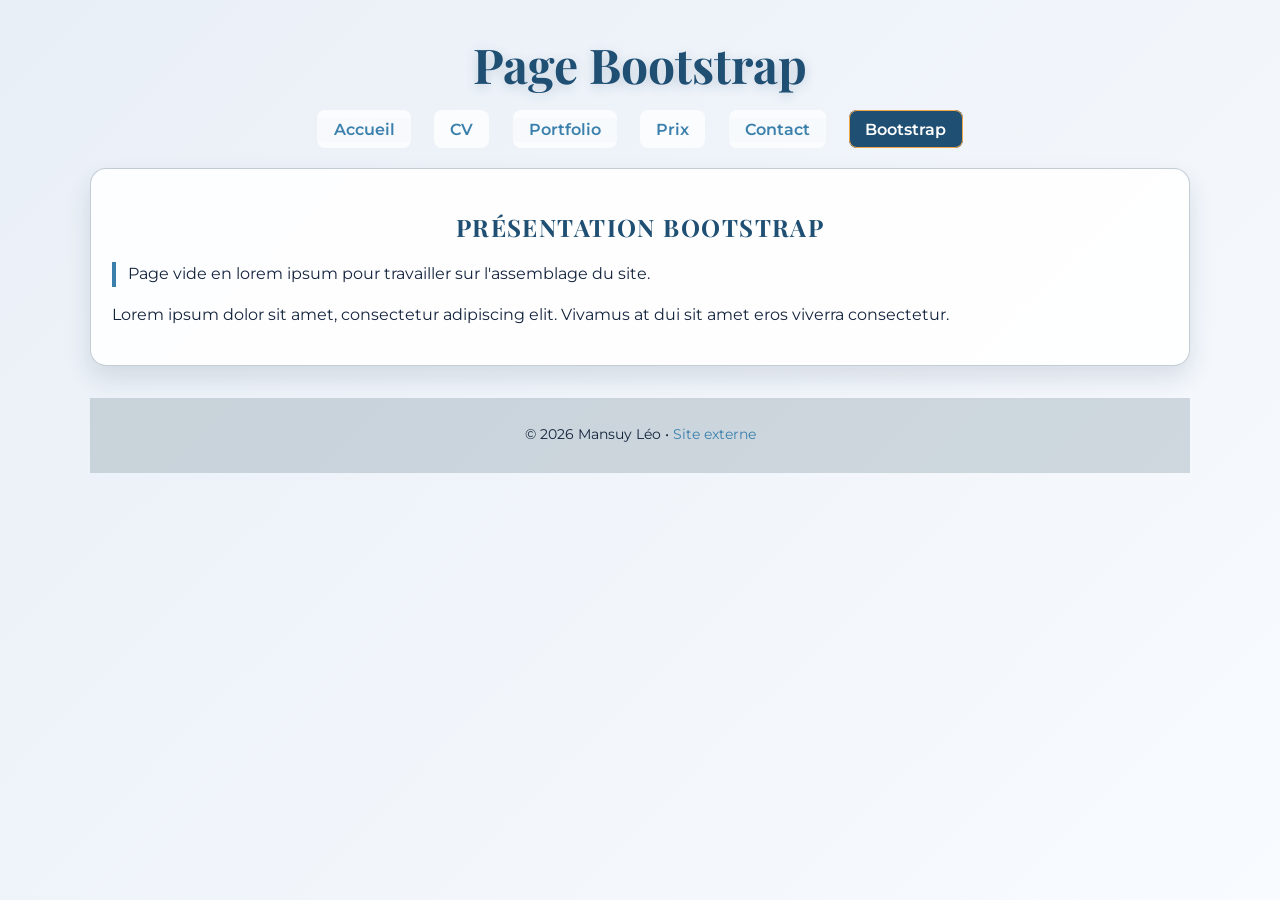
==== bootstrap.html @ 96053e92 "day 2 tp fil rouge, css customizations" ====
<!DOCTYPE html>
<html lang="fr">
<head>
  <meta charset="UTF-8">
  <meta name="viewport" content="width=device-width, initial-scale=1.0">
  <title>Bootstrap | CV Portfolio</title>
  <link rel="icon" href="img/favicon.jpg" type="image/jpeg">
  <link rel="stylesheet" href="css/style.css">
</head>
<body>
  <!-- Page bootstrap du site CV/portfolio -->
  <header>
    <h1>Page Bootstrap</h1>
  </header>

  <nav id="site-nav" aria-label="Navigation principale"></nav>

  <main>
    <section>
      <h2>Présentation Bootstrap</h2>
      <p>Page vide en lorem ipsum pour travailler sur l'assemblage du site.</p>
      <p>Lorem ipsum dolor sit amet, consectetur adipiscing elit. Vivamus at dui sit amet eros viverra consectetur.</p>
    </section>
  </main>

  <footer id="site-footer"></footer>
  <script src="include.js"></script>
</body>
</html>
---- css/style.css ----
﻿/* Global identity styles */
@import url('https://fonts.googleapis.com/css2?family=Montserrat:wght@300;400;500;600;700&family=Playfair+Display:wght@400;500;600;700&display=swap');

:root {
  --bg-from: #e9eff6;
  --bg-to: #f8fbff;
  --text-main: #14243d;
  --text-muted: #556b81;
  --brand-primary: #1f4f73;
  --brand-secondary: #3b80ad;
  --brand-accent: #f2a545;
  --card-bg: rgba(255, 255, 255, 0.9);
  --border-soft: rgba(58, 89, 118, 0.3);
  --shadow-soft: 0 12px 25px rgba(19, 40, 62, 0.12);
}

* {
  box-sizing: border-box;
}

html, body {
  margin: 0;
  padding: 0;
  min-height: 100%;
  scroll-behavior: smooth;
}

body {
  font-family: 'Montserrat', Arial, Helvetica, sans-serif;
  color: var(--text-main);
  background: linear-gradient(135deg, var(--bg-from), var(--bg-to));
  line-height: 1.55;
  padding: 1.2rem;
}

/* Scrollbar custom */
*::-webkit-scrollbar {
  width: 12px;
}
*::-webkit-scrollbar-track {
  background: rgba(229, 239, 248, 0.85);
  border-radius: 999px;
}
*::-webkit-scrollbar-thumb {
  background: rgba(62, 134, 181, 0.78);
  border-radius: 999px;
  border: 3px solid rgba(229, 239, 248, 0.8);
}
*::-webkit-scrollbar-thumb:hover {
  background: rgba(62, 134, 181, 1);
}

* {
  scrollbar-color: rgba(62, 134, 181, 0.8) rgba(229, 239, 248, 0.85);
  scrollbar-width: thin;
}

main,
header,
footer {
  width: min(100%, 1100px);
  margin: 0 auto;
}

header h1 {
  font-family: 'Playfair Display', serif;
  font-size: clamp(2rem, 5vw, 3rem);
  color: var(--brand-primary);
  text-align: center;
  margin: 0.5rem 0 1rem;
  text-shadow: 0 3px 12px rgba(31, 70, 108, 0.2);
}

h1, h2, h3, h4, h5, h6 {
  font-family: 'Playfair Display', serif;
  color: var(--brand-primary);
  margin-top: 1.2rem;
  margin-bottom: 0.6rem;
}

p, li, label, input, button {
  color: var(--text-main);
}

a {
  color: var(--brand-secondary);
  text-decoration: none;
  transition: color .2s ease;
}

a:hover, a:focus {
  color: var(--brand-accent);
  text-decoration: underline;
}

nav {
  margin: 0 auto 1.2rem;
}

nav ul {
  padding: 0;
  margin: 0;
  text-align: center;
}

nav li {
  display: inline-block;
  margin: 0 0.6rem;
}

nav a {
  font-weight: 600;
  padding: 0.55rem 0.95rem;
  border-radius: 0.5rem;
  border: 1px solid transparent;
  background: rgba(255,255,255,0.75);
  transition: all 0.2s ease;
}

nav a:hover,
nav a:focus {
  background: var(--brand-secondary);
  color: #fff;
  text-decoration: none;
}

nav a.active,
nav a[aria-current='page'] {
  color: #fff;
  background: var(--brand-primary);
  border-color: var(--brand-accent);
}

section {
  margin: 1.6rem auto;
  padding: 1.3rem;
  background: var(--card-bg);
  border: 1px solid var(--border-soft);
  border-radius: 1rem;
  box-shadow: var(--shadow-soft);
}

section h2 {
  text-align: center;
  text-transform: uppercase;
  letter-spacing: 0.06em;
}

.jump {
  display: inline-block;
  margin-bottom: 0.8rem;
  color: var(--brand-primary);
  font-weight: 600;
  text-decoration: underline;
}

.jump:hover,
.jump:focus {
  color: var(--brand-secondary);
}

section p,
section ul,
section li {
  text-align: left;
}

section ul {
  margin: 0.7rem 0;
  padding-left: 1.2rem;
}

section ul li {
  padding: 0.35rem 0;
  margin-bottom: 0.35rem;
  line-height: 1.45;
}

section > p:first-of-type {
  border-left: 4px solid var(--brand-secondary);
  padding-left: 0.75rem;
}

ul li:nth-child(odd) {
  background-color: rgba(59, 128, 173, 0.08);
}

section article {
  border: 1px solid var(--border-soft);
  padding: 0.95rem;
  margin: 0 0 1rem;
  border-radius: 0.65rem;
  background: rgba(255, 255, 255, 0.95);
  box-shadow: 0 8px 18px rgba(24, 46, 72, 0.13);
  max-width: 770px;
}

section.portfolio-section {
  align-items: center;
}

section.portfolio-section article {
  width: 90%;
  max-width: 760px;
  margin: 0 auto 1rem;
}

section.portfolio-section article img {
  width: 100%;
  max-width: 700px;
  height: auto;
  display: block;
  margin: 0.6rem auto;
  border-radius: 0.5rem;
}

section article img {
  width: 100%;
  height: auto;
  display: block;
  border-radius: 0.5rem;
  margin: 0.6rem 0;
}

section.portfolio-section article img {
  max-width: 720px;
  margin: 0.6rem auto;
}

/* Classe étrange mais utile */
.banana {
  display: inline-block;
  border: 2px dashed var(--brand-accent);
  background-color: rgba(242, 165, 69, 0.12);
  padding: 0.4rem 0.75rem;
  border-radius: 0.45rem;
  color: var(--brand-primary);
  font-weight: 700;
}

.pixel {
  font-family: monospace;
  letter-spacing: 0.07em;
}

.zen {
  font-style: italic;
  color: var(--text-muted);
}

input, textarea, button {
  font-family: 'Montserrat', Arial, sans-serif;
}

button:hover {
  background-color: var(--brand-secondary);
  color: #fff;
  cursor: pointer;
}

/* Sélecteurs avancés */
section.experiences ul li::before {
  content: "💼";
  margin-right: 0.5rem;
}

section:not(.experiences) > h2 {
  text-transform: uppercase;
}

article h3 + p {
  margin-top: 0.3rem;
}

footer {
  margin-top: 2rem;
  padding: 0.8rem 1rem;
  background: rgba(38, 70, 83, 0.18);
  color: var(--text-muted);
  font-size: 0.88em;
  text-align: center;
}

footer a {
  color: var(--brand-secondary);
}

footer a:hover,
footer a:focus {
  color: var(--brand-accent);
  text-decoration: underline;
}
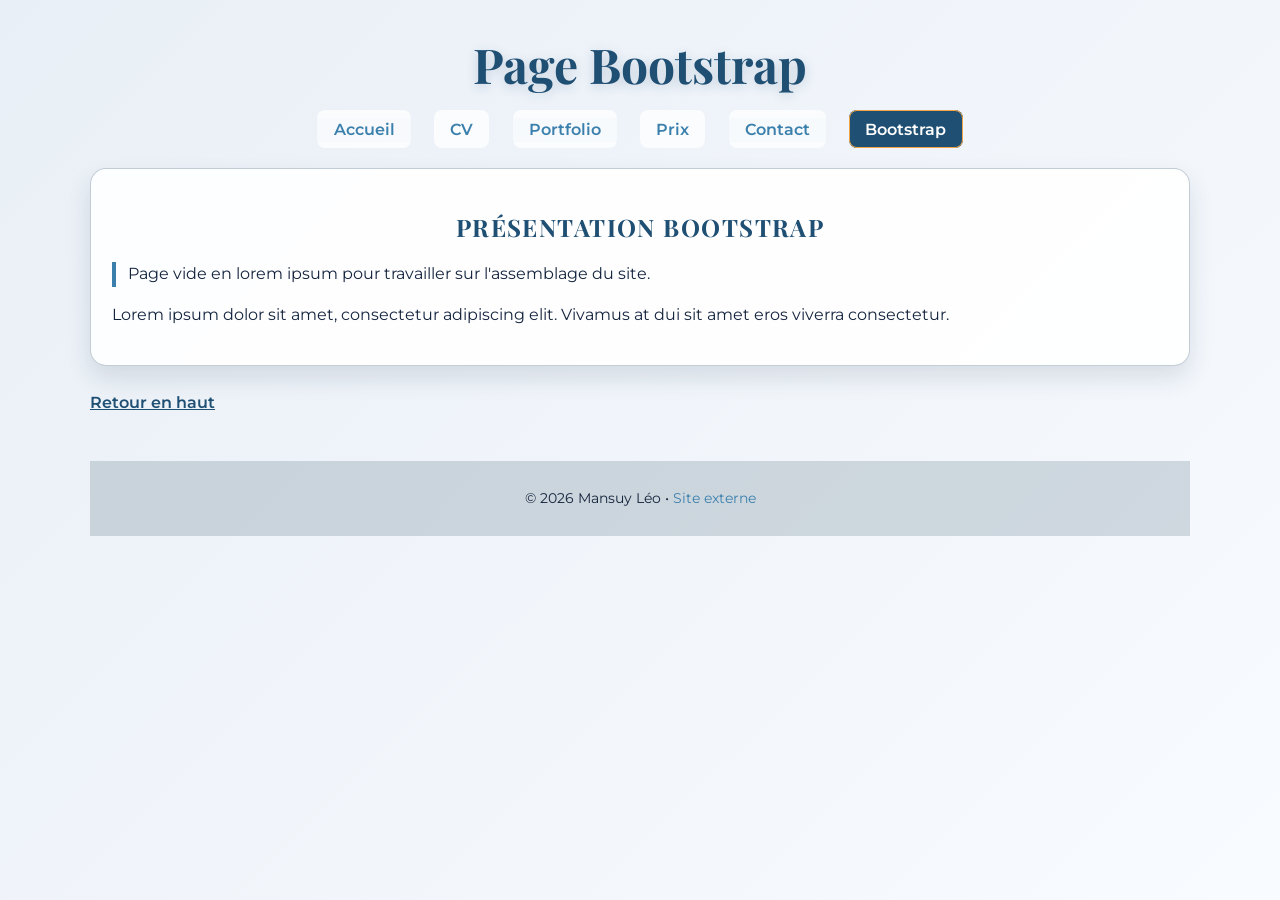
==== commit bd30e8f2: "day 2 add top anchor on all pages" ====
--- a/bootstrap.html
+++ b/bootstrap.html
@@ -7,7 +7,7 @@
   <link rel="icon" href="img/favicon.jpg" type="image/jpeg">
   <link rel="stylesheet" href="css/style.css">
 </head>
-<body>
+<body id="top">
   <!-- Page bootstrap du site CV/portfolio -->
   <header>
     <h1>Page Bootstrap</h1>
@@ -21,6 +21,7 @@
       <p>Page vide en lorem ipsum pour travailler sur l'assemblage du site.</p>
       <p>Lorem ipsum dolor sit amet, consectetur adipiscing elit. Vivamus at dui sit amet eros viverra consectetur.</p>
     </section>
+    <p><a href="#top" class="jump">Retour en haut</a></p>
   </main>
 
   <footer id="site-footer"></footer>
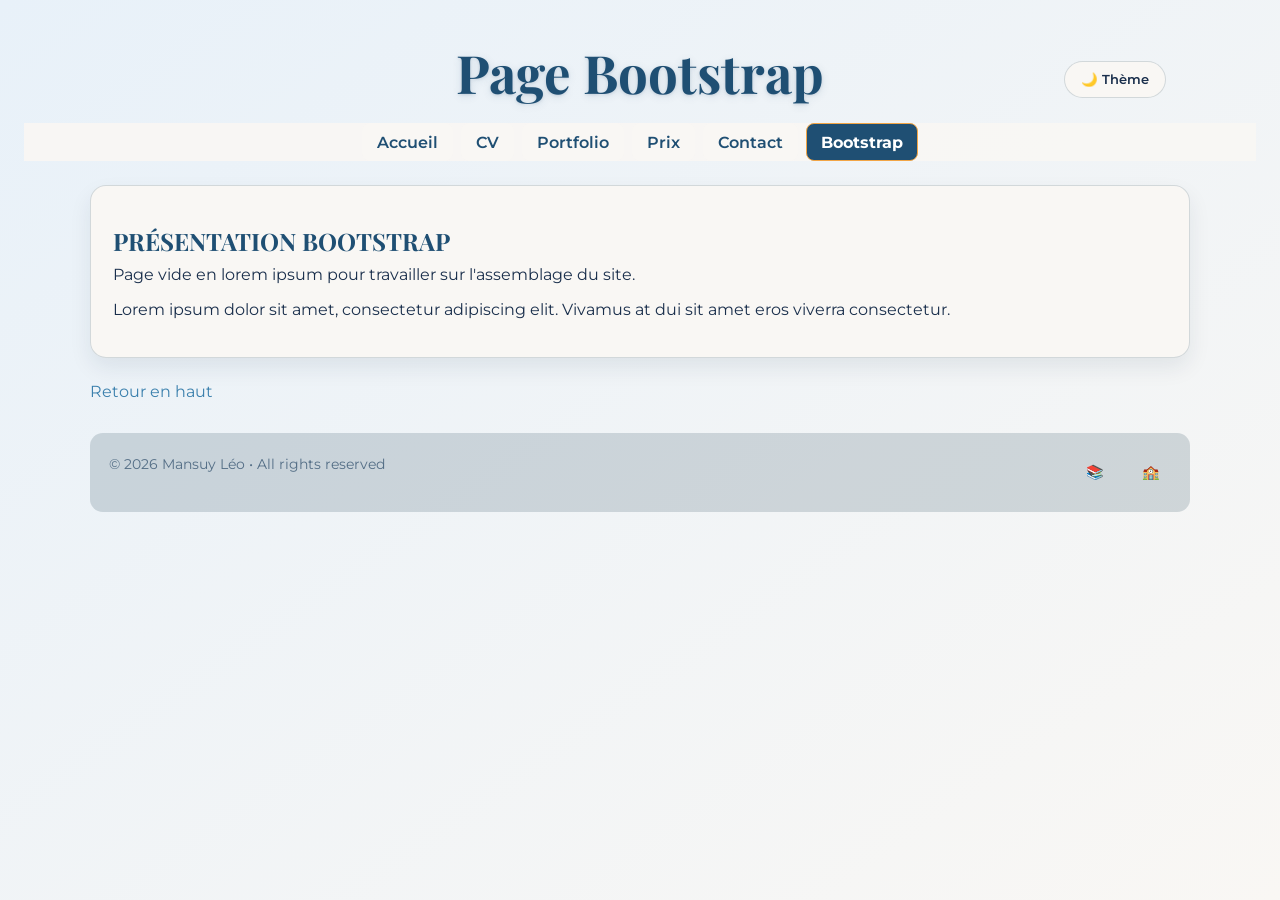
==== commit 7ac67f36: "TP Fil Rouge 3: Box Model, Flexbox et Grid + Bonus Features IMPLÉMENTATIONS PRINCIPALES:  1. NAVIGAT" ====
--- a/bootstrap.html
+++ b/bootstrap.html
@@ -10,6 +10,7 @@
 <body id="top">
   <!-- Page bootstrap du site CV/portfolio -->
   <header>
+    <button id="theme-toggle" aria-label="Changer de thème">🌙 Thème</button>
     <h1>Page Bootstrap</h1>
   </header>
 
--- a/css/style.css
+++ b/css/style.css
@@ -1,39 +1,607 @@
-﻿/* Global identity styles */
+﻿/*
+  style.css
+  Optimisation finale pour le projet de CV/portfolio
+  - 2 polices Google (Montserrat + Playfair Display)
+  - layout global, nav, sections, portfolio, footer
+  - pseudo-classes : hover, focus / sélecteurs avancés
+  - scrollbar personnalisée
+*/
+
+/* Import Google Fonts */
 @import url('https://fonts.googleapis.com/css2?family=Montserrat:wght@300;400;500;600;700&family=Playfair+Display:wght@400;500;600;700&display=swap');
 
+/* Animations */
+@keyframes pulse {
+  0%, 100% { opacity: 1; }
+  50% { opacity: 0.7; }
+}
+
+@keyframes slideInDown {
+  from {
+    opacity: 0;
+    transform: translateY(-20px);
+  }
+  to {
+    opacity: 1;
+    transform: translateY(0);
+  }
+}
+
+@keyframes scaleInUp {
+  from {
+    opacity: 0;
+    transform: scale(0.9) translateY(20px);
+  }
+  to {
+    opacity: 1;
+    transform: scale(1) translateY(0);
+  }
+}
+
+@keyframes shimmer {
+  0%, 100% { text-shadow: 0 0 10px rgba(242, 165, 69, 0.5); }
+  50% { text-shadow: 0 0 20px rgba(242, 165, 69, 0.8); }
+}
+
+@keyframes bounce {
+  0%, 100% { transform: translateY(0); }
+  50% { transform: translateY(-10px); }
+}
+
+@keyframes moneyRotate {
+  0% { transform: rotate(0deg); }
+  100% { transform: rotate(360deg); }
+}
+
 :root {
-  --bg-from: #e9eff6;
-  --bg-to: #f8fbff;
-  --text-main: #14243d;
-  --text-muted: #556b81;
+  --bg-from: #e8f1f9;
+  --bg-to: #f9f7f4;
+  --text-main: #1a2f4c;
+  --text-muted: #546e86;
   --brand-primary: #1f4f73;
   --brand-secondary: #3b80ad;
   --brand-accent: #f2a545;
-  --card-bg: rgba(255, 255, 255, 0.9);
-  --border-soft: rgba(58, 89, 118, 0.3);
-  --shadow-soft: 0 12px 25px rgba(19, 40, 62, 0.12);
-}
-
+  --card-bg: rgba(249, 247, 244, 0.96);
+  --border-soft: rgba(58, 89, 118, 0.2);
+  --shadow-soft: 0 10px 22px rgba(19, 40, 62, 0.08);
+  --white-warm: #f9f7f4;
+  --black-warm: #2a2520;
+  --transition-smooth: 0.3s cubic-bezier(0.4, 0, 0.2, 1);
+}
+
+body.dark-theme {
+  --bg-from: #1a1815;
+  --bg-to: #2a2520;
+  --text-main: #e8e6e1;
+  --text-muted: #b8b4aa;
+  --brand-primary: #8bc9f0;
+  --brand-secondary: #6db5e8;
+  --brand-accent: #f2a545;
+  --card-bg: rgba(42, 37, 32, 0.88);
+  --border-soft: rgba(232, 230, 225, 0.1);
+  --shadow-soft: 0 10px 22px rgba(0, 0, 0, 0.3);
+  --footer-bg: rgba(50, 45, 40, 0.5);
+}
+
+/* Modèle de boîte global */
 * {
   box-sizing: border-box;
 }
 
-html, body {
+/* Scrolling fluide global */
+html {
+  scroll-behavior: smooth;
+}
+
+/* Style généraux du body */
+body {
   margin: 0;
-  padding: 0;
-  min-height: 100%;
-  scroll-behavior: smooth;
-}
-
-body {
+  padding: 1.5rem;
   font-family: 'Montserrat', Arial, Helvetica, sans-serif;
   color: var(--text-main);
-  background: linear-gradient(135deg, var(--bg-from), var(--bg-to));
-  line-height: 1.55;
+  background: linear-gradient(145deg, var(--bg-from), var(--bg-to));
+  min-height: 100vh;
+  transition: background 0.5s ease, color 0.5s ease;
+}
+
+/* Mise en page centrée et max width */
+main,
+header,
+section,
+footer {
+  max-width: 1100px;
+  margin: 0 auto;
+}
+
+/* Titres principaux / h1 */
+header h1 {
+  font-family: 'Playfair Display', serif;
+  font-size: clamp(2.2rem, 5vw, 3.3rem);
+  color: var(--brand-primary);
+  text-align: center;
+  margin: 0.8rem 0 1rem;
+  text-shadow: 0 1px 3px rgba(31, 70, 108, 0.15), 0 2px 10px rgba(31, 70, 108, 0.12);
+  animation: slideInDown 0.6s ease-out;
+}
+
+/* Bouton de changement de thème */
+#theme-toggle {
+  position: absolute;
+  top: 1.5rem;
+  right: 1.5rem;
+  padding: 0.6rem 1rem;
+  border: 1px solid var(--border-soft);
+  border-radius: 99px;
+  background: var(--card-bg);
+  color: var(--text-main);
+  font-weight: 600;
+  cursor: pointer;
+  transition: all var(--transition-smooth);
+  z-index: 101;
+  animation: slideInDown 0.6s ease-out 0.1s both;
+}
+
+#theme-toggle:hover {
+  background: var(--brand-secondary);
+  color: #fff;
+  transform: rotate(20deg) scale(1.05);
+  box-shadow: 0 4px 12px rgba(59, 128, 173, 0.3);
+}
+
+header {
+  position: relative;
+}
+
+/* Titres secondaires */
+h1, h2, h3, h4, h5, h6 {
+  font-family: 'Playfair Display', serif;
+  color: var(--brand-primary);
+  margin: 1rem 0 0.5rem;
+}
+
+/* Paragraphe
+   - espacement standard
+*/
+p {
+  margin: 0 0 1rem;
+}
+
+/* Liens globaux */
+a {
+  color: var(--brand-secondary);
+  text-decoration: none;
+  transition: color var(--transition-smooth), text-shadow var(--transition-smooth);
+}
+
+a:hover,
+a:focus {
+  color: var(--brand-accent);
+  text-shadow: 0 0 10px rgba(242, 165, 69, 0.3);
+}
+
+/* Navigation et menu */
+nav {
+  margin-bottom: 1.4rem;
+  position: sticky;
+  top: 0;
+  z-index: 100;
+  background: var(--card-bg);
+  transition: background var(--transition-smooth);
+}
+
+nav ul {
+  display: flex; /* menu en ligne (flex), super bonus */
+  flex-wrap: wrap;
+  justify-content: center;
+  gap: 0.45rem;
+  list-style: none; /* suppression des puces */
+  padding: 0;
+  margin: 0;
+}
+
+nav li {
+  margin: 0;
+}
+
+nav a {
+  display: inline-block;
+  padding: 0.55rem 0.9rem;
+  border-radius: 0.5rem;
+  background: var(--card-bg);
+  border: 1px solid transparent;
+  font-weight: 600;
+  color: var(--brand-primary);
+  text-decoration: none;
+  transition: background var(--transition-smooth), color var(--transition-smooth), transform var(--transition-smooth);
+}
+
+nav a:hover,
+nav a:focus {
+  background: var(--brand-secondary);
+  color: #fff;
+  transform: translateY(-2px);
+}
+
+/* Lien actif du menu */
+nav a.active,
+nav a[aria-current='page'] {
+  background: var(--brand-primary);
+  color: #fff;
+  border-color: var(--brand-accent);
+  font-weight: 700; /* accent mise en valeur de la page courante */
+}
+
+/* Sections communes */
+section {
+  background: var(--card-bg);
+  border-radius: 1rem;
+  border: 1px solid var(--border-soft);
+  box-shadow: var(--shadow-soft);
+  padding: 1.4rem;
+  margin: 1.5rem 0; /* espace entre sections */
+  transition: background var(--transition-smooth), border-color var(--transition-smooth), box-shadow var(--transition-smooth);
+}
+
+/* Contenu des sections centré */
+.section-content {
+  max-width: 960px;
+  margin: 0 auto;
+}
+
+/* Listes harmonisées */
+section ul {
+  margin: 0.8rem 0;
+  padding-left: 1.2rem;
+}
+
+section li {
+  margin-bottom: 0.5rem;
+  line-height: 1.5;
+}
+
+/* Sélecteur avancé : h2 dans sections non experiences */
+section:not(.experiences) > h2 {
+  text-transform: uppercase;
+}
+
+/* Article (couvre section contenu) */
+article h3 + p {
+  margin-top: 0.35rem;
+}
+
+/* Portfolio / Hobbies */
+.portfolio-section {
+  display: flex;
+  flex-wrap: wrap;
+  justify-content: center;
+  gap: 1.5rem;
+}
+
+.portfolio-section h2 {
+  width: 100%;
+  text-align: center;
+}
+
+/* Classe réutilisable pour les boîtes du portfolio */
+.hobby-box {
+  flex: 0 1 calc(33.333% - 1rem);
   padding: 1.2rem;
-}
-
-/* Scrollbar custom */
+  border: 1px solid var(--border-soft);
+  border-radius: 0.8rem;
+  background: var(--card-bg);
+  box-shadow: 0 2px 6px rgba(19, 40, 62, 0.06);
+  transition: box-shadow var(--transition-smooth), transform var(--transition-smooth), background var(--transition-smooth);
+  animation: scaleInUp 0.5s ease-out;
+}
+
+.hobby-box:nth-of-type(1) {
+  animation-delay: 0s;
+}
+
+.hobby-box:nth-of-type(2) {
+  animation-delay: 0.1s;
+}
+
+.hobby-box:nth-of-type(3) {
+  animation-delay: 0.2s;
+}
+
+.hobby-box:nth-of-type(4) {
+  animation-delay: 0.3s;
+}
+
+.hobby-box:nth-of-type(5) {
+  animation-delay: 0.4s;
+}
+
+.hobby-box:nth-of-type(6) {
+  animation-delay: 0.5s;
+}
+
+.hobby-box:hover {
+  box-shadow: 0 6px 16px rgba(19, 40, 62, 0.12);
+  transform: translateY(-2px) scale(1.01);
+}
+
+/* Mise en valeur du premier et dernier item */
+.hobby-box:first-of-type {
+  border: 2px solid var(--brand-accent);
+  box-shadow: 0 4px 12px rgba(242, 165, 69, 0.15);
+}
+
+.favorite-badge {
+  display: block;
+  font-size: 0.75rem;
+  font-weight: 700;
+  color: var(--brand-accent);
+  margin-bottom: 0.5rem;
+  text-transform: uppercase;
+  letter-spacing: 0.05em;
+}
+
+.hobby-box:nth-of-type(3) {
+  transform: scale(1.02);
+}
+
+.hobby-box:nth-of-type(3):hover {
+  transform: translateY(-2px) scale(1.03);
+}
+
+.hobby-box:last-of-type {
+  opacity: 0.95;
+}
+
+.hobby-box img {
+  width: 100%;
+  height: auto;
+  display: block;
+  object-fit: cover;
+  border-radius: 0.5rem;
+  margin-bottom: 0.8rem;
+}
+
+.hobby-box h3 {
+  margin: 0.5rem 0;
+  font-size: 1.1rem;
+}
+
+.hobby-box p {
+  margin: 0;
+  font-size: 0.95rem;
+  color: var(--text-muted);
+}
+
+/* Responsive pour tablette */
+@media (max-width: 960px) {
+  .hobby-box {
+    flex: 0 1 calc(50% - 0.75rem);
+  }
+}
+
+/* Responsive pour mobile */
+@media (max-width: 600px) {
+  .hobby-box {
+    flex: 0 1 100%;
+  }
+}
+
+.portfolio-grid {
+  display: grid;
+  grid-template-columns: repeat(auto-fit, minmax(240px, 1fr));
+  gap: 1rem;
+}
+
+.portfolio-item {
+  border: 1px solid var(--border-soft);
+  border-radius: 0.75rem;
+  overflow: hidden;
+  background: var(--card-bg);
+  box-shadow: 0 6px 14px rgba(19, 40, 62, 0.08);
+}
+
+.portfolio-item img {
+  width: 100%;
+  height: auto;
+  display: block;
+  object-fit: cover; /* gestion taille image */
+}
+
+.portfolio-item-content {
+  padding: 0.9rem;
+}
+
+/* Classe étrange mais utile */
+.banana,
+.pixel,
+.zen {
+  display: inline-block;
+  margin: 0.3rem 0;
+  padding: 0.35rem 0.7rem;
+  border-radius: 0.35rem;
+}
+
+.banana {
+  border: 2px dashed var(--brand-accent);
+  background: rgba(242, 165, 69, 0.14);
+  color: #704405;
+  font-weight: 700;
+}
+
+.pixel {
+  font-family: 'Courier New', Courier, monospace;
+  letter-spacing: 0.08em;
+  border: 1px solid rgba(20, 35, 56, 0.3);
+}
+
+.zen {
+  font-style: italic;
+  color: var(--text-muted);
+}
+
+/* Formulaire avec Grid */
+.contact-form {
+  display: grid;
+  grid-template-columns: 1fr 1fr;
+  gap: 1.2rem;
+  max-width: 600px;
+  margin: 0 auto;
+}
+
+.contact-form .form-group {
+  display: flex;
+  flex-direction: column;
+}
+
+.contact-form .form-group.full-width {
+  grid-column: 1 / -1;
+}
+
+.form-group label {
+  font-weight: 600;
+  margin-bottom: 0.4rem;
+  color: var(--text-main);
+}
+
+.form-group input,
+.form-group textarea,
+.form-group select {
+  padding: 0.7rem;
+  border: 1px solid var(--border-soft);
+  border-radius: 0.5rem;
+  font-family: 'Montserrat', Arial, Helvetica, sans-serif;
+  font-size: 0.95rem;
+  transition: border-color var(--transition-smooth), box-shadow var(--transition-smooth), background var(--transition-smooth);
+}
+
+.form-group input:focus,
+.form-group textarea:focus,
+.form-group select:focus {
+  outline: none;
+  border-color: var(--brand-secondary);
+  box-shadow: 0 0 0 3px rgba(59, 128, 173, 0.1);
+}
+
+.form-group textarea {
+  resize: vertical;
+  min-height: 120px;
+}
+
+/* Validation native */
+.form-group input:valid,
+.form-group textarea:valid,
+.form-group select:valid {
+  border-color: #4caf50;
+}
+
+.form-group input:invalid:not(:placeholder-shown),
+.form-group textarea:invalid:not(:placeholder-shown),
+.form-group select:invalid:not(:placeholder-shown) {
+  border-color: #f44336;
+}
+
+/* Form controls : visuel cohérent */
+input,
+textarea,
+select {
+  font-family: 'Montserrat', Arial, Helvetica, sans-serif;
+}
+
+.contact-form button {
+  grid-column: 1 / -1;
+  padding: 0.8rem 1.5rem;
+  border: none;
+  border-radius: 0.5rem;
+  background-color: var(--brand-primary);
+  color: #fff;
+  font-weight: 600;
+  cursor: pointer;
+  transition: background-color var(--transition-smooth), transform var(--transition-smooth), box-shadow var(--transition-smooth);
+}
+
+.contact-form button:hover {
+  background-color: var(--brand-secondary);
+  color: #fff;
+  cursor: pointer;
+  transform: translateY(-2px);
+  box-shadow: 0 6px 16px rgba(59, 128, 173, 0.3);
+}
+
+button {
+  font-family: 'Montserrat', Arial, Helvetica, sans-serif;
+}
+
+/* Footer */
+footer {
+  display: flex;
+  justify-content: space-between;
+  align-items: center;
+  flex-wrap: wrap;
+  gap: 1.5rem;
+  font-size: 0.88em;
+  margin: 2rem auto 0;
+  padding: 1.2rem;
+  background: rgba(38, 70, 83, 0.18);
+  color: var(--text-muted);
+  border-radius: 0.8rem;
+  max-width: 1100px;
+  transition: background var(--transition-smooth), color var(--transition-smooth);
+}
+
+body.dark-theme footer {
+  background: var(--footer-bg);
+}
+
+footer .footer-left {
+  flex: 1 1 auto;
+  min-width: 200px;
+}
+
+footer .footer-right {
+  display: flex;
+  gap: 1rem;
+  align-items: center;
+  flex: 0 1 auto;
+}
+
+footer a {
+  color: var(--brand-secondary);
+  display: inline-flex;
+  align-items: center;
+  justify-content: center;
+  width: 40px;
+  height: 40px;
+  border-radius: 50%;
+  transition: background-color var(--transition-smooth), color var(--transition-smooth), transform var(--transition-smooth);
+}
+
+footer a:hover,
+footer a:focus {
+  background-color: var(--brand-secondary);
+  color: #fff;
+  transform: scale(1.15) rotateZ(360deg);
+}
+
+footer .footer-right a {
+  text-decoration: none;
+}
+
+@media (max-width: 600px) {
+  footer {
+    flex-direction: column;
+    text-align: center;
+  }
+
+  footer .footer-left {
+    width: 100%;
+  }
+
+  footer .footer-right {
+    width: 100%;
+    justify-content: center;
+  }
+}
+
+/* Scrollbar custom (bonus super) */
 *::-webkit-scrollbar {
   width: 12px;
 }
@@ -50,243 +618,72 @@
   background: rgba(62, 134, 181, 1);
 }
 
-* {
-  scrollbar-color: rgba(62, 134, 181, 0.8) rgba(229, 239, 248, 0.85);
-  scrollbar-width: thin;
-}
-
-main,
-header,
-footer {
-  width: min(100%, 1100px);
-  margin: 0 auto;
-}
-
-header h1 {
-  font-family: 'Playfair Display', serif;
-  font-size: clamp(2rem, 5vw, 3rem);
-  color: var(--brand-primary);
+/* Blague million d'euros - Animations */
+.money-blague {
+  font-size: 1.2em;
+  font-weight: 700;
+  color: var(--brand-accent);
+  cursor: pointer;
   text-align: center;
-  margin: 0.5rem 0 1rem;
-  text-shadow: 0 3px 12px rgba(31, 70, 108, 0.2);
-}
-
-h1, h2, h3, h4, h5, h6 {
-  font-family: 'Playfair Display', serif;
-  color: var(--brand-primary);
-  margin-top: 1.2rem;
-  margin-bottom: 0.6rem;
-}
-
-p, li, label, input, button {
-  color: var(--text-main);
-}
-
-a {
-  color: var(--brand-secondary);
-  text-decoration: none;
-  transition: color .2s ease;
-}
-
-a:hover, a:focus {
+  margin: 2em 0;
+  animation: shimmer 2s ease-in-out infinite, bounce 2s ease-in-out infinite;
+  transition: all var(--transition-smooth);
+}
+
+.money-blague:hover {
+  transform: scale(1.05);
+  filter: brightness(1.2);
+}
+
+.money-emoji {
+  display: inline-block;
+  animation: moneyRotate 3s linear infinite;
+  margin: 0 0.5em;
+}
+
+.money-emoji:nth-child(3) {
+  animation: moneyRotate 3s linear infinite reverse;
+}
+
+/* Classes d'état pour le rickroll et les éléments cachés */
+.hidden {
+  display: none;
+}
+
+.visible {
+  display: block;
+}
+
+#rickroll-container {
+  text-align: center;
+  margin-top: 2em;
+}
+
+.rickroll-video {
+  border-radius: 1rem;
+  box-shadow: 0 4px 16px rgba(0, 0, 0, 0.15);
+  max-width: 100%;
+  height: auto;
+}
+
+.rickroll-text {
+  font-size: 1.1em;
+  margin-top: 1em;
   color: var(--brand-accent);
-  text-decoration: underline;
-}
-
-nav {
-  margin: 0 auto 1.2rem;
-}
-
-nav ul {
-  padding: 0;
-  margin: 0;
-  text-align: center;
-}
-
-nav li {
-  display: inline-block;
-  margin: 0 0.6rem;
-}
-
-nav a {
-  font-weight: 600;
-  padding: 0.55rem 0.95rem;
-  border-radius: 0.5rem;
-  border: 1px solid transparent;
-  background: rgba(255,255,255,0.75);
-  transition: all 0.2s ease;
-}
-
-nav a:hover,
-nav a:focus {
-  background: var(--brand-secondary);
-  color: #fff;
-  text-decoration: none;
-}
-
-nav a.active,
-nav a[aria-current='page'] {
-  color: #fff;
-  background: var(--brand-primary);
-  border-color: var(--brand-accent);
-}
-
-section {
-  margin: 1.6rem auto;
-  padding: 1.3rem;
-  background: var(--card-bg);
-  border: 1px solid var(--border-soft);
-  border-radius: 1rem;
-  box-shadow: var(--shadow-soft);
-}
-
-section h2 {
-  text-align: center;
-  text-transform: uppercase;
-  letter-spacing: 0.06em;
-}
-
-.jump {
-  display: inline-block;
-  margin-bottom: 0.8rem;
-  color: var(--brand-primary);
-  font-weight: 600;
-  text-decoration: underline;
-}
-
-.jump:hover,
-.jump:focus {
-  color: var(--brand-secondary);
-}
-
-section p,
-section ul,
-section li {
-  text-align: left;
-}
-
-section ul {
-  margin: 0.7rem 0;
-  padding-left: 1.2rem;
-}
-
-section ul li {
-  padding: 0.35rem 0;
-  margin-bottom: 0.35rem;
-  line-height: 1.45;
-}
-
-section > p:first-of-type {
-  border-left: 4px solid var(--brand-secondary);
-  padding-left: 0.75rem;
-}
-
-ul li:nth-child(odd) {
-  background-color: rgba(59, 128, 173, 0.08);
-}
-
-section article {
-  border: 1px solid var(--border-soft);
-  padding: 0.95rem;
-  margin: 0 0 1rem;
-  border-radius: 0.65rem;
-  background: rgba(255, 255, 255, 0.95);
-  box-shadow: 0 8px 18px rgba(24, 46, 72, 0.13);
-  max-width: 770px;
-}
-
-section.portfolio-section {
-  align-items: center;
-}
-
-section.portfolio-section article {
-  width: 90%;
-  max-width: 760px;
-  margin: 0 auto 1rem;
-}
-
-section.portfolio-section article img {
-  width: 100%;
-  max-width: 700px;
-  height: auto;
-  display: block;
-  margin: 0.6rem auto;
-  border-radius: 0.5rem;
-}
-
-section article img {
-  width: 100%;
-  height: auto;
-  display: block;
-  border-radius: 0.5rem;
-  margin: 0.6rem 0;
-}
-
-section.portfolio-section article img {
-  max-width: 720px;
-  margin: 0.6rem auto;
-}
-
-/* Classe étrange mais utile */
-.banana {
-  display: inline-block;
-  border: 2px dashed var(--brand-accent);
-  background-color: rgba(242, 165, 69, 0.12);
-  padding: 0.4rem 0.75rem;
-  border-radius: 0.45rem;
-  color: var(--brand-primary);
-  font-weight: 700;
-}
-
-.pixel {
-  font-family: monospace;
-  letter-spacing: 0.07em;
-}
-
-.zen {
-  font-style: italic;
-  color: var(--text-muted);
-}
-
-input, textarea, button {
-  font-family: 'Montserrat', Arial, sans-serif;
-}
-
-button:hover {
-  background-color: var(--brand-secondary);
-  color: #fff;
-  cursor: pointer;
-}
-
-/* Sélecteurs avancés */
-section.experiences ul li::before {
-  content: "💼";
-  margin-right: 0.5rem;
-}
-
-section:not(.experiences) > h2 {
-  text-transform: uppercase;
-}
-
-article h3 + p {
-  margin-top: 0.3rem;
-}
-
-footer {
-  margin-top: 2rem;
-  padding: 0.8rem 1rem;
-  background: rgba(38, 70, 83, 0.18);
-  color: var(--text-muted);
-  font-size: 0.88em;
-  text-align: center;
-}
-
-footer a {
-  color: var(--brand-secondary);
-}
-
-footer a:hover,
-footer a:focus {
-  color: var(--brand-accent);
-  text-decoration: underline;
-}
+}
+
+/* Adaptation responsive */
+@media (max-width: 740px) {
+  body {
+    padding: 1rem;
+  }
+
+  nav ul {
+    justify-content: center;
+    gap: 0.35rem;
+  }
+
+  .contact-form {
+    grid-template-columns: 1fr;
+  }
+}
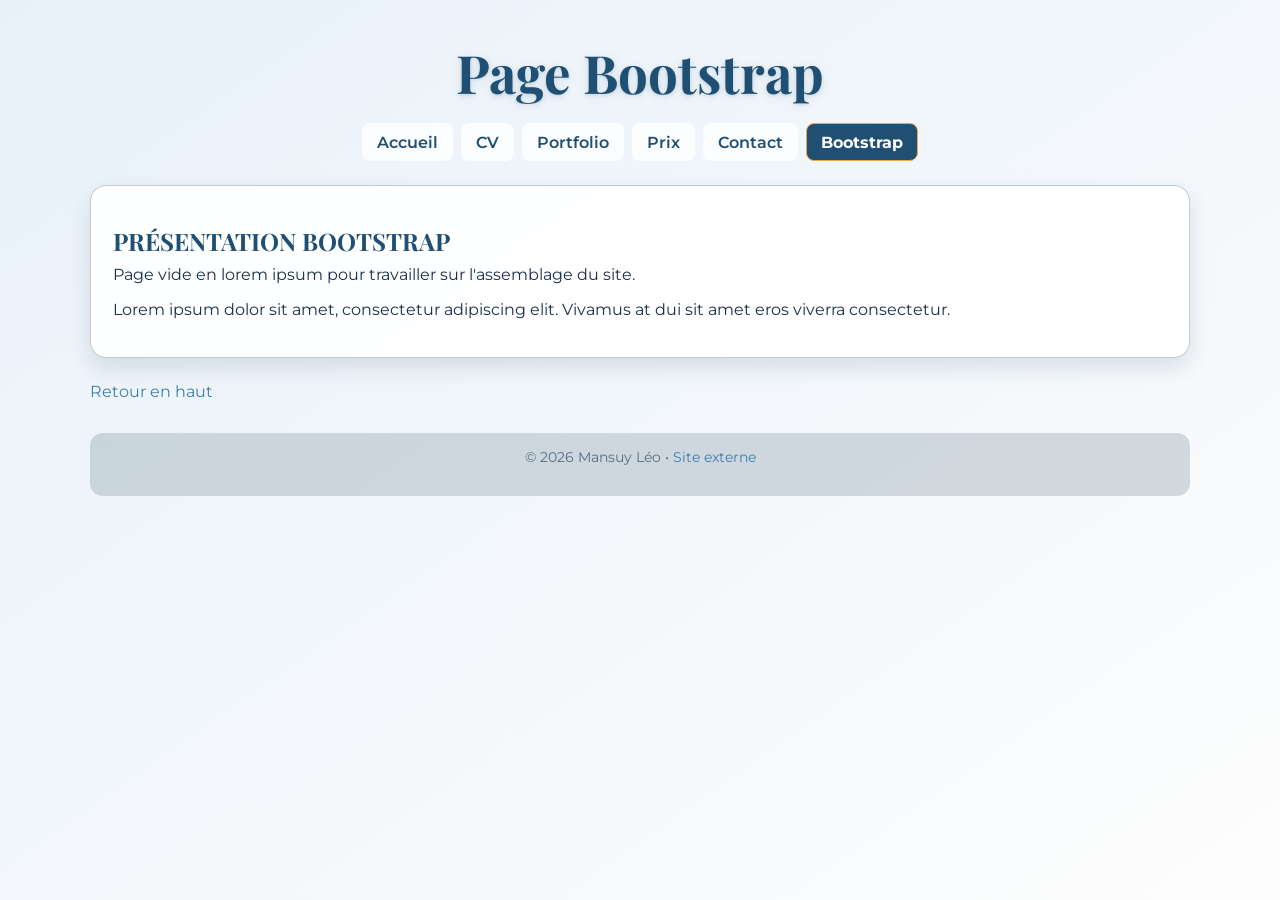
==== commit eb6a2d0e: "Merge pull request #1 from MansuyLeo/day-2 PR day-2 -> main" ====
--- a/bootstrap.html
+++ b/bootstrap.html
@@ -10,7 +10,6 @@
 <body id="top">
   <!-- Page bootstrap du site CV/portfolio -->
   <header>
-    <button id="theme-toggle" aria-label="Changer de thème">🌙 Thème</button>
     <h1>Page Bootstrap</h1>
   </header>
 
--- a/css/style.css
+++ b/css/style.css
@@ -10,81 +10,21 @@
 /* Import Google Fonts */
 @import url('https://fonts.googleapis.com/css2?family=Montserrat:wght@300;400;500;600;700&family=Playfair+Display:wght@400;500;600;700&display=swap');
 
-/* Animations */
-@keyframes pulse {
-  0%, 100% { opacity: 1; }
-  50% { opacity: 0.7; }
-}
-
-@keyframes slideInDown {
-  from {
-    opacity: 0;
-    transform: translateY(-20px);
-  }
-  to {
-    opacity: 1;
-    transform: translateY(0);
-  }
-}
-
-@keyframes scaleInUp {
-  from {
-    opacity: 0;
-    transform: scale(0.9) translateY(20px);
-  }
-  to {
-    opacity: 1;
-    transform: scale(1) translateY(0);
-  }
-}
-
-@keyframes shimmer {
-  0%, 100% { text-shadow: 0 0 10px rgba(242, 165, 69, 0.5); }
-  50% { text-shadow: 0 0 20px rgba(242, 165, 69, 0.8); }
-}
-
-@keyframes bounce {
-  0%, 100% { transform: translateY(0); }
-  50% { transform: translateY(-10px); }
-}
-
-@keyframes moneyRotate {
-  0% { transform: rotate(0deg); }
-  100% { transform: rotate(360deg); }
-}
-
 :root {
   --bg-from: #e8f1f9;
-  --bg-to: #f9f7f4;
+  --bg-to: #fdfdfd;
   --text-main: #1a2f4c;
   --text-muted: #546e86;
   --brand-primary: #1f4f73;
   --brand-secondary: #3b80ad;
   --brand-accent: #f2a545;
-  --card-bg: rgba(249, 247, 244, 0.96);
-  --border-soft: rgba(58, 89, 118, 0.2);
-  --shadow-soft: 0 10px 22px rgba(19, 40, 62, 0.08);
-  --white-warm: #f9f7f4;
-  --black-warm: #2a2520;
-  --transition-smooth: 0.3s cubic-bezier(0.4, 0, 0.2, 1);
-}
-
-body.dark-theme {
-  --bg-from: #1a1815;
-  --bg-to: #2a2520;
-  --text-main: #e8e6e1;
-  --text-muted: #b8b4aa;
-  --brand-primary: #8bc9f0;
-  --brand-secondary: #6db5e8;
-  --brand-accent: #f2a545;
-  --card-bg: rgba(42, 37, 32, 0.88);
-  --border-soft: rgba(232, 230, 225, 0.1);
-  --shadow-soft: 0 10px 22px rgba(0, 0, 0, 0.3);
-  --footer-bg: rgba(50, 45, 40, 0.5);
+  --card-bg: rgba(255, 255, 255, 0.94);
+  --border-soft: rgba(58, 89, 118, 0.3);
+  --shadow-soft: 0 10px 22px rgba(19, 40, 62, 0.12);
 }
 
 /* Modèle de boîte global */
-* {
+*, *::before, *::after {
   box-sizing: border-box;
 }
 
@@ -97,11 +37,10 @@
 body {
   margin: 0;
   padding: 1.5rem;
-  font-family: 'Montserrat', Arial, Helvetica, sans-serif;
+  font-family: 'Montserrat', Arial, Helvetica, sans-serif; /* police principale */
   color: var(--text-main);
-  background: linear-gradient(145deg, var(--bg-from), var(--bg-to));
+  background: linear-gradient(145deg, var(--bg-from), var(--bg-to)); /* background constant */
   min-height: 100vh;
-  transition: background 0.5s ease, color 0.5s ease;
 }
 
 /* Mise en page centrée et max width */
@@ -115,41 +54,12 @@
 
 /* Titres principaux / h1 */
 header h1 {
-  font-family: 'Playfair Display', serif;
+  font-family: 'Playfair Display', serif; /* police titre */
   font-size: clamp(2.2rem, 5vw, 3.3rem);
   color: var(--brand-primary);
   text-align: center;
   margin: 0.8rem 0 1rem;
-  text-shadow: 0 1px 3px rgba(31, 70, 108, 0.15), 0 2px 10px rgba(31, 70, 108, 0.12);
-  animation: slideInDown 0.6s ease-out;
-}
-
-/* Bouton de changement de thème */
-#theme-toggle {
-  position: absolute;
-  top: 1.5rem;
-  right: 1.5rem;
-  padding: 0.6rem 1rem;
-  border: 1px solid var(--border-soft);
-  border-radius: 99px;
-  background: var(--card-bg);
-  color: var(--text-main);
-  font-weight: 600;
-  cursor: pointer;
-  transition: all var(--transition-smooth);
-  z-index: 101;
-  animation: slideInDown 0.6s ease-out 0.1s both;
-}
-
-#theme-toggle:hover {
-  background: var(--brand-secondary);
-  color: #fff;
-  transform: rotate(20deg) scale(1.05);
-  box-shadow: 0 4px 12px rgba(59, 128, 173, 0.3);
-}
-
-header {
-  position: relative;
+  text-shadow: 0 1px 3px rgba(31, 70, 108, 0.15), 0 2px 10px rgba(31, 70, 108, 0.12); /* ombre discrète */
 }
 
 /* Titres secondaires */
@@ -170,23 +80,17 @@
 a {
   color: var(--brand-secondary);
   text-decoration: none;
-  transition: color var(--transition-smooth), text-shadow var(--transition-smooth);
+  transition: color 0.2s ease;
 }
 
 a:hover,
 a:focus {
-  color: var(--brand-accent);
-  text-shadow: 0 0 10px rgba(242, 165, 69, 0.3);
+  color: var(--brand-accent); /* pseudo-classe */
 }
 
 /* Navigation et menu */
 nav {
   margin-bottom: 1.4rem;
-  position: sticky;
-  top: 0;
-  z-index: 100;
-  background: var(--card-bg);
-  transition: background var(--transition-smooth);
 }
 
 nav ul {
@@ -207,19 +111,17 @@
   display: inline-block;
   padding: 0.55rem 0.9rem;
   border-radius: 0.5rem;
-  background: var(--card-bg);
+  background: rgba(255, 255, 255, 0.8);
   border: 1px solid transparent;
   font-weight: 600;
   color: var(--brand-primary);
-  text-decoration: none;
-  transition: background var(--transition-smooth), color var(--transition-smooth), transform var(--transition-smooth);
+  text-decoration: none; /* retirer soulignement */
 }
 
 nav a:hover,
 nav a:focus {
   background: var(--brand-secondary);
   color: #fff;
-  transform: translateY(-2px);
 }
 
 /* Lien actif du menu */
@@ -239,7 +141,6 @@
   box-shadow: var(--shadow-soft);
   padding: 1.4rem;
   margin: 1.5rem 0; /* espace entre sections */
-  transition: background var(--transition-smooth), border-color var(--transition-smooth), box-shadow var(--transition-smooth);
 }
 
 /* Contenu des sections centré */
@@ -259,6 +160,12 @@
   line-height: 1.5;
 }
 
+/* CV expériences : icônes avant chaque item (pseudo-élément) */
+section.experiences ul li::before {
+  content: "💼"; /* Charme + utile */
+  margin-right: 0.5rem;
+}
+
 /* Sélecteur avancé : h2 dans sections non experiences */
 section:not(.experiences) > h2 {
   text-transform: uppercase;
@@ -270,121 +177,6 @@
 }
 
 /* Portfolio / Hobbies */
-.portfolio-section {
-  display: flex;
-  flex-wrap: wrap;
-  justify-content: center;
-  gap: 1.5rem;
-}
-
-.portfolio-section h2 {
-  width: 100%;
-  text-align: center;
-}
-
-/* Classe réutilisable pour les boîtes du portfolio */
-.hobby-box {
-  flex: 0 1 calc(33.333% - 1rem);
-  padding: 1.2rem;
-  border: 1px solid var(--border-soft);
-  border-radius: 0.8rem;
-  background: var(--card-bg);
-  box-shadow: 0 2px 6px rgba(19, 40, 62, 0.06);
-  transition: box-shadow var(--transition-smooth), transform var(--transition-smooth), background var(--transition-smooth);
-  animation: scaleInUp 0.5s ease-out;
-}
-
-.hobby-box:nth-of-type(1) {
-  animation-delay: 0s;
-}
-
-.hobby-box:nth-of-type(2) {
-  animation-delay: 0.1s;
-}
-
-.hobby-box:nth-of-type(3) {
-  animation-delay: 0.2s;
-}
-
-.hobby-box:nth-of-type(4) {
-  animation-delay: 0.3s;
-}
-
-.hobby-box:nth-of-type(5) {
-  animation-delay: 0.4s;
-}
-
-.hobby-box:nth-of-type(6) {
-  animation-delay: 0.5s;
-}
-
-.hobby-box:hover {
-  box-shadow: 0 6px 16px rgba(19, 40, 62, 0.12);
-  transform: translateY(-2px) scale(1.01);
-}
-
-/* Mise en valeur du premier et dernier item */
-.hobby-box:first-of-type {
-  border: 2px solid var(--brand-accent);
-  box-shadow: 0 4px 12px rgba(242, 165, 69, 0.15);
-}
-
-.favorite-badge {
-  display: block;
-  font-size: 0.75rem;
-  font-weight: 700;
-  color: var(--brand-accent);
-  margin-bottom: 0.5rem;
-  text-transform: uppercase;
-  letter-spacing: 0.05em;
-}
-
-.hobby-box:nth-of-type(3) {
-  transform: scale(1.02);
-}
-
-.hobby-box:nth-of-type(3):hover {
-  transform: translateY(-2px) scale(1.03);
-}
-
-.hobby-box:last-of-type {
-  opacity: 0.95;
-}
-
-.hobby-box img {
-  width: 100%;
-  height: auto;
-  display: block;
-  object-fit: cover;
-  border-radius: 0.5rem;
-  margin-bottom: 0.8rem;
-}
-
-.hobby-box h3 {
-  margin: 0.5rem 0;
-  font-size: 1.1rem;
-}
-
-.hobby-box p {
-  margin: 0;
-  font-size: 0.95rem;
-  color: var(--text-muted);
-}
-
-/* Responsive pour tablette */
-@media (max-width: 960px) {
-  .hobby-box {
-    flex: 0 1 calc(50% - 0.75rem);
-  }
-}
-
-/* Responsive pour mobile */
-@media (max-width: 600px) {
-  .hobby-box {
-    flex: 0 1 100%;
-  }
-}
-
 .portfolio-grid {
   display: grid;
   grid-template-columns: repeat(auto-fit, minmax(240px, 1fr));
@@ -395,7 +187,7 @@
   border: 1px solid var(--border-soft);
   border-radius: 0.75rem;
   overflow: hidden;
-  background: var(--card-bg);
+  background: #fff;
   box-shadow: 0 6px 14px rgba(19, 40, 62, 0.08);
 }
 
@@ -438,167 +230,38 @@
   color: var(--text-muted);
 }
 
-/* Formulaire avec Grid */
-.contact-form {
-  display: grid;
-  grid-template-columns: 1fr 1fr;
-  gap: 1.2rem;
-  max-width: 600px;
-  margin: 0 auto;
-}
-
-.contact-form .form-group {
-  display: flex;
-  flex-direction: column;
-}
-
-.contact-form .form-group.full-width {
-  grid-column: 1 / -1;
-}
-
-.form-group label {
-  font-weight: 600;
-  margin-bottom: 0.4rem;
-  color: var(--text-main);
-}
-
-.form-group input,
-.form-group textarea,
-.form-group select {
-  padding: 0.7rem;
-  border: 1px solid var(--border-soft);
-  border-radius: 0.5rem;
-  font-family: 'Montserrat', Arial, Helvetica, sans-serif;
-  font-size: 0.95rem;
-  transition: border-color var(--transition-smooth), box-shadow var(--transition-smooth), background var(--transition-smooth);
-}
-
-.form-group input:focus,
-.form-group textarea:focus,
-.form-group select:focus {
-  outline: none;
-  border-color: var(--brand-secondary);
-  box-shadow: 0 0 0 3px rgba(59, 128, 173, 0.1);
-}
-
-.form-group textarea {
-  resize: vertical;
-  min-height: 120px;
-}
-
-/* Validation native */
-.form-group input:valid,
-.form-group textarea:valid,
-.form-group select:valid {
-  border-color: #4caf50;
-}
-
-.form-group input:invalid:not(:placeholder-shown),
-.form-group textarea:invalid:not(:placeholder-shown),
-.form-group select:invalid:not(:placeholder-shown) {
-  border-color: #f44336;
-}
-
 /* Form controls : visuel cohérent */
 input,
 textarea,
-select {
+button {
   font-family: 'Montserrat', Arial, Helvetica, sans-serif;
 }
 
-.contact-form button {
-  grid-column: 1 / -1;
-  padding: 0.8rem 1.5rem;
-  border: none;
-  border-radius: 0.5rem;
-  background-color: var(--brand-primary);
-  color: #fff;
-  font-weight: 600;
-  cursor: pointer;
-  transition: background-color var(--transition-smooth), transform var(--transition-smooth), box-shadow var(--transition-smooth);
-}
-
-.contact-form button:hover {
+button:hover {
   background-color: var(--brand-secondary);
   color: #fff;
   cursor: pointer;
-  transform: translateY(-2px);
-  box-shadow: 0 6px 16px rgba(59, 128, 173, 0.3);
-}
-
-button {
-  font-family: 'Montserrat', Arial, Helvetica, sans-serif;
 }
 
 /* Footer */
 footer {
-  display: flex;
-  justify-content: space-between;
-  align-items: center;
-  flex-wrap: wrap;
-  gap: 1.5rem;
-  font-size: 0.88em;
+  font-size: 0.88em; /* plus petit */
+  text-align: center;
   margin: 2rem auto 0;
-  padding: 1.2rem;
+  padding: 0.9rem 1rem;
   background: rgba(38, 70, 83, 0.18);
   color: var(--text-muted);
   border-radius: 0.8rem;
-  max-width: 1100px;
-  transition: background var(--transition-smooth), color var(--transition-smooth);
-}
-
-body.dark-theme footer {
-  background: var(--footer-bg);
-}
-
-footer .footer-left {
-  flex: 1 1 auto;
-  min-width: 200px;
-}
-
-footer .footer-right {
-  display: flex;
-  gap: 1rem;
-  align-items: center;
-  flex: 0 1 auto;
 }
 
 footer a {
   color: var(--brand-secondary);
-  display: inline-flex;
-  align-items: center;
-  justify-content: center;
-  width: 40px;
-  height: 40px;
-  border-radius: 50%;
-  transition: background-color var(--transition-smooth), color var(--transition-smooth), transform var(--transition-smooth);
 }
 
 footer a:hover,
 footer a:focus {
-  background-color: var(--brand-secondary);
-  color: #fff;
-  transform: scale(1.15) rotateZ(360deg);
-}
-
-footer .footer-right a {
-  text-decoration: none;
-}
-
-@media (max-width: 600px) {
-  footer {
-    flex-direction: column;
-    text-align: center;
-  }
-
-  footer .footer-left {
-    width: 100%;
-  }
-
-  footer .footer-right {
-    width: 100%;
-    justify-content: center;
-  }
+  color: var(--brand-accent);
+  text-decoration: underline;
 }
 
 /* Scrollbar custom (bonus super) */
@@ -616,60 +279,6 @@
 }
 *::-webkit-scrollbar-thumb:hover {
   background: rgba(62, 134, 181, 1);
-}
-
-/* Blague million d'euros - Animations */
-.money-blague {
-  font-size: 1.2em;
-  font-weight: 700;
-  color: var(--brand-accent);
-  cursor: pointer;
-  text-align: center;
-  margin: 2em 0;
-  animation: shimmer 2s ease-in-out infinite, bounce 2s ease-in-out infinite;
-  transition: all var(--transition-smooth);
-}
-
-.money-blague:hover {
-  transform: scale(1.05);
-  filter: brightness(1.2);
-}
-
-.money-emoji {
-  display: inline-block;
-  animation: moneyRotate 3s linear infinite;
-  margin: 0 0.5em;
-}
-
-.money-emoji:nth-child(3) {
-  animation: moneyRotate 3s linear infinite reverse;
-}
-
-/* Classes d'état pour le rickroll et les éléments cachés */
-.hidden {
-  display: none;
-}
-
-.visible {
-  display: block;
-}
-
-#rickroll-container {
-  text-align: center;
-  margin-top: 2em;
-}
-
-.rickroll-video {
-  border-radius: 1rem;
-  box-shadow: 0 4px 16px rgba(0, 0, 0, 0.15);
-  max-width: 100%;
-  height: auto;
-}
-
-.rickroll-text {
-  font-size: 1.1em;
-  margin-top: 1em;
-  color: var(--brand-accent);
 }
 
 /* Adaptation responsive */
@@ -682,8 +291,4 @@
     justify-content: center;
     gap: 0.35rem;
   }
-
-  .contact-form {
-    grid-template-columns: 1fr;
-  }
-}
+}
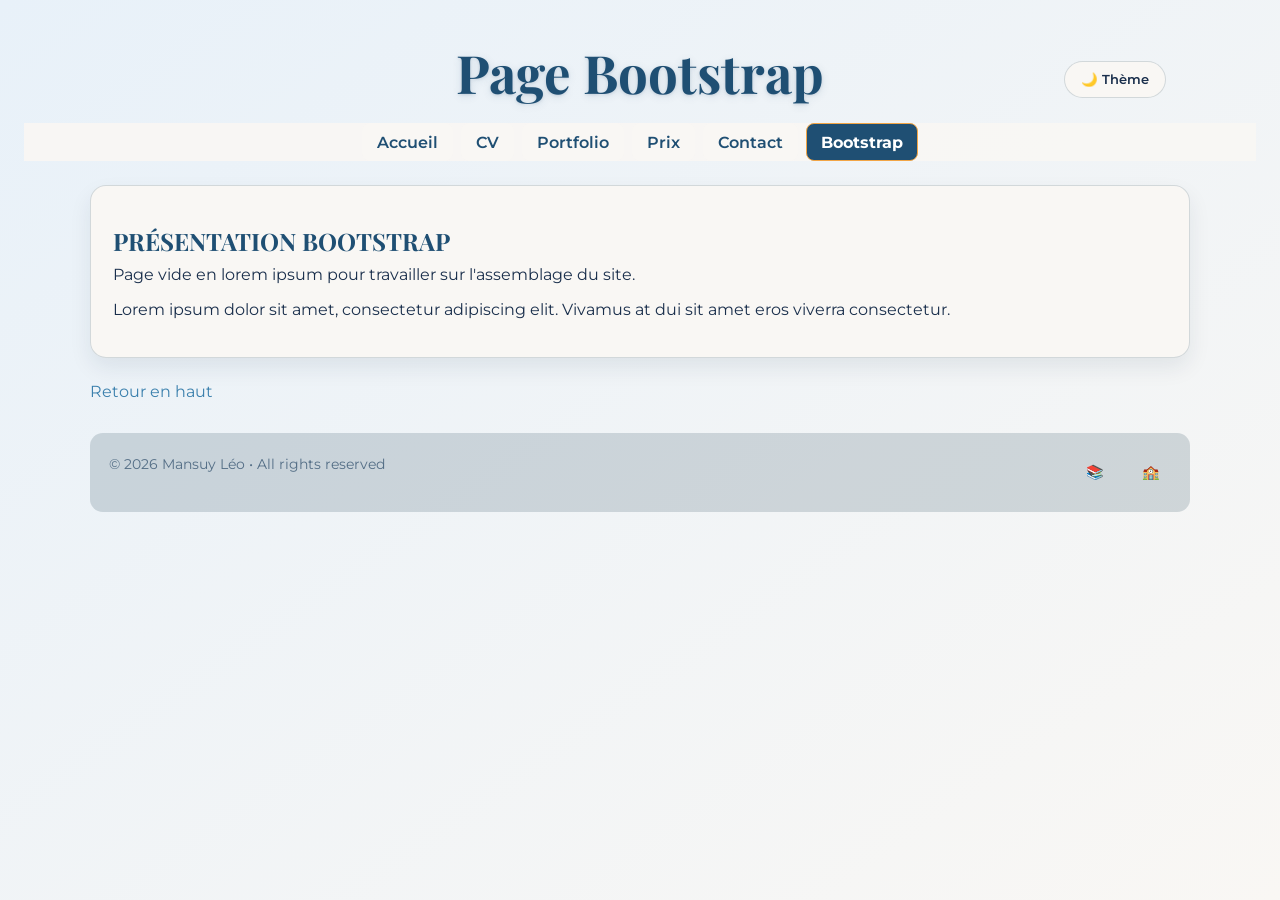
==== commit 94a112a9: "Merge pull request #2 from MansuyLeo/day-3 PR day-3 -> main" ====
--- a/bootstrap.html
+++ b/bootstrap.html
@@ -10,6 +10,7 @@
 <body id="top">
   <!-- Page bootstrap du site CV/portfolio -->
   <header>
+    <button id="theme-toggle" aria-label="Changer de thème">🌙 Thème</button>
     <h1>Page Bootstrap</h1>
   </header>
 
--- a/css/style.css
+++ b/css/style.css
@@ -10,21 +10,81 @@
 /* Import Google Fonts */
 @import url('https://fonts.googleapis.com/css2?family=Montserrat:wght@300;400;500;600;700&family=Playfair+Display:wght@400;500;600;700&display=swap');
 
+/* Animations */
+@keyframes pulse {
+  0%, 100% { opacity: 1; }
+  50% { opacity: 0.7; }
+}
+
+@keyframes slideInDown {
+  from {
+    opacity: 0;
+    transform: translateY(-20px);
+  }
+  to {
+    opacity: 1;
+    transform: translateY(0);
+  }
+}
+
+@keyframes scaleInUp {
+  from {
+    opacity: 0;
+    transform: scale(0.9) translateY(20px);
+  }
+  to {
+    opacity: 1;
+    transform: scale(1) translateY(0);
+  }
+}
+
+@keyframes shimmer {
+  0%, 100% { text-shadow: 0 0 10px rgba(242, 165, 69, 0.5); }
+  50% { text-shadow: 0 0 20px rgba(242, 165, 69, 0.8); }
+}
+
+@keyframes bounce {
+  0%, 100% { transform: translateY(0); }
+  50% { transform: translateY(-10px); }
+}
+
+@keyframes moneyRotate {
+  0% { transform: rotate(0deg); }
+  100% { transform: rotate(360deg); }
+}
+
 :root {
   --bg-from: #e8f1f9;
-  --bg-to: #fdfdfd;
+  --bg-to: #f9f7f4;
   --text-main: #1a2f4c;
   --text-muted: #546e86;
   --brand-primary: #1f4f73;
   --brand-secondary: #3b80ad;
   --brand-accent: #f2a545;
-  --card-bg: rgba(255, 255, 255, 0.94);
-  --border-soft: rgba(58, 89, 118, 0.3);
-  --shadow-soft: 0 10px 22px rgba(19, 40, 62, 0.12);
+  --card-bg: rgba(249, 247, 244, 0.96);
+  --border-soft: rgba(58, 89, 118, 0.2);
+  --shadow-soft: 0 10px 22px rgba(19, 40, 62, 0.08);
+  --white-warm: #f9f7f4;
+  --black-warm: #2a2520;
+  --transition-smooth: 0.3s cubic-bezier(0.4, 0, 0.2, 1);
+}
+
+body.dark-theme {
+  --bg-from: #1a1815;
+  --bg-to: #2a2520;
+  --text-main: #e8e6e1;
+  --text-muted: #b8b4aa;
+  --brand-primary: #8bc9f0;
+  --brand-secondary: #6db5e8;
+  --brand-accent: #f2a545;
+  --card-bg: rgba(42, 37, 32, 0.88);
+  --border-soft: rgba(232, 230, 225, 0.1);
+  --shadow-soft: 0 10px 22px rgba(0, 0, 0, 0.3);
+  --footer-bg: rgba(50, 45, 40, 0.5);
 }
 
 /* Modèle de boîte global */
-*, *::before, *::after {
+* {
   box-sizing: border-box;
 }
 
@@ -37,10 +97,11 @@
 body {
   margin: 0;
   padding: 1.5rem;
-  font-family: 'Montserrat', Arial, Helvetica, sans-serif; /* police principale */
+  font-family: 'Montserrat', Arial, Helvetica, sans-serif;
   color: var(--text-main);
-  background: linear-gradient(145deg, var(--bg-from), var(--bg-to)); /* background constant */
+  background: linear-gradient(145deg, var(--bg-from), var(--bg-to));
   min-height: 100vh;
+  transition: background 0.5s ease, color 0.5s ease;
 }
 
 /* Mise en page centrée et max width */
@@ -54,12 +115,41 @@
 
 /* Titres principaux / h1 */
 header h1 {
-  font-family: 'Playfair Display', serif; /* police titre */
+  font-family: 'Playfair Display', serif;
   font-size: clamp(2.2rem, 5vw, 3.3rem);
   color: var(--brand-primary);
   text-align: center;
   margin: 0.8rem 0 1rem;
-  text-shadow: 0 1px 3px rgba(31, 70, 108, 0.15), 0 2px 10px rgba(31, 70, 108, 0.12); /* ombre discrète */
+  text-shadow: 0 1px 3px rgba(31, 70, 108, 0.15), 0 2px 10px rgba(31, 70, 108, 0.12);
+  animation: slideInDown 0.6s ease-out;
+}
+
+/* Bouton de changement de thème */
+#theme-toggle {
+  position: absolute;
+  top: 1.5rem;
+  right: 1.5rem;
+  padding: 0.6rem 1rem;
+  border: 1px solid var(--border-soft);
+  border-radius: 99px;
+  background: var(--card-bg);
+  color: var(--text-main);
+  font-weight: 600;
+  cursor: pointer;
+  transition: all var(--transition-smooth);
+  z-index: 101;
+  animation: slideInDown 0.6s ease-out 0.1s both;
+}
+
+#theme-toggle:hover {
+  background: var(--brand-secondary);
+  color: #fff;
+  transform: rotate(20deg) scale(1.05);
+  box-shadow: 0 4px 12px rgba(59, 128, 173, 0.3);
+}
+
+header {
+  position: relative;
 }
 
 /* Titres secondaires */
@@ -80,17 +170,23 @@
 a {
   color: var(--brand-secondary);
   text-decoration: none;
-  transition: color 0.2s ease;
+  transition: color var(--transition-smooth), text-shadow var(--transition-smooth);
 }
 
 a:hover,
 a:focus {
-  color: var(--brand-accent); /* pseudo-classe */
+  color: var(--brand-accent);
+  text-shadow: 0 0 10px rgba(242, 165, 69, 0.3);
 }
 
 /* Navigation et menu */
 nav {
   margin-bottom: 1.4rem;
+  position: sticky;
+  top: 0;
+  z-index: 100;
+  background: var(--card-bg);
+  transition: background var(--transition-smooth);
 }
 
 nav ul {
@@ -111,17 +207,19 @@
   display: inline-block;
   padding: 0.55rem 0.9rem;
   border-radius: 0.5rem;
-  background: rgba(255, 255, 255, 0.8);
+  background: var(--card-bg);
   border: 1px solid transparent;
   font-weight: 600;
   color: var(--brand-primary);
-  text-decoration: none; /* retirer soulignement */
+  text-decoration: none;
+  transition: background var(--transition-smooth), color var(--transition-smooth), transform var(--transition-smooth);
 }
 
 nav a:hover,
 nav a:focus {
   background: var(--brand-secondary);
   color: #fff;
+  transform: translateY(-2px);
 }
 
 /* Lien actif du menu */
@@ -141,6 +239,7 @@
   box-shadow: var(--shadow-soft);
   padding: 1.4rem;
   margin: 1.5rem 0; /* espace entre sections */
+  transition: background var(--transition-smooth), border-color var(--transition-smooth), box-shadow var(--transition-smooth);
 }
 
 /* Contenu des sections centré */
@@ -160,12 +259,6 @@
   line-height: 1.5;
 }
 
-/* CV expériences : icônes avant chaque item (pseudo-élément) */
-section.experiences ul li::before {
-  content: "💼"; /* Charme + utile */
-  margin-right: 0.5rem;
-}
-
 /* Sélecteur avancé : h2 dans sections non experiences */
 section:not(.experiences) > h2 {
   text-transform: uppercase;
@@ -177,6 +270,121 @@
 }
 
 /* Portfolio / Hobbies */
+.portfolio-section {
+  display: flex;
+  flex-wrap: wrap;
+  justify-content: center;
+  gap: 1.5rem;
+}
+
+.portfolio-section h2 {
+  width: 100%;
+  text-align: center;
+}
+
+/* Classe réutilisable pour les boîtes du portfolio */
+.hobby-box {
+  flex: 0 1 calc(33.333% - 1rem);
+  padding: 1.2rem;
+  border: 1px solid var(--border-soft);
+  border-radius: 0.8rem;
+  background: var(--card-bg);
+  box-shadow: 0 2px 6px rgba(19, 40, 62, 0.06);
+  transition: box-shadow var(--transition-smooth), transform var(--transition-smooth), background var(--transition-smooth);
+  animation: scaleInUp 0.5s ease-out;
+}
+
+.hobby-box:nth-of-type(1) {
+  animation-delay: 0s;
+}
+
+.hobby-box:nth-of-type(2) {
+  animation-delay: 0.1s;
+}
+
+.hobby-box:nth-of-type(3) {
+  animation-delay: 0.2s;
+}
+
+.hobby-box:nth-of-type(4) {
+  animation-delay: 0.3s;
+}
+
+.hobby-box:nth-of-type(5) {
+  animation-delay: 0.4s;
+}
+
+.hobby-box:nth-of-type(6) {
+  animation-delay: 0.5s;
+}
+
+.hobby-box:hover {
+  box-shadow: 0 6px 16px rgba(19, 40, 62, 0.12);
+  transform: translateY(-2px) scale(1.01);
+}
+
+/* Mise en valeur du premier et dernier item */
+.hobby-box:first-of-type {
+  border: 2px solid var(--brand-accent);
+  box-shadow: 0 4px 12px rgba(242, 165, 69, 0.15);
+}
+
+.favorite-badge {
+  display: block;
+  font-size: 0.75rem;
+  font-weight: 700;
+  color: var(--brand-accent);
+  margin-bottom: 0.5rem;
+  text-transform: uppercase;
+  letter-spacing: 0.05em;
+}
+
+.hobby-box:nth-of-type(3) {
+  transform: scale(1.02);
+}
+
+.hobby-box:nth-of-type(3):hover {
+  transform: translateY(-2px) scale(1.03);
+}
+
+.hobby-box:last-of-type {
+  opacity: 0.95;
+}
+
+.hobby-box img {
+  width: 100%;
+  height: auto;
+  display: block;
+  object-fit: cover;
+  border-radius: 0.5rem;
+  margin-bottom: 0.8rem;
+}
+
+.hobby-box h3 {
+  margin: 0.5rem 0;
+  font-size: 1.1rem;
+}
+
+.hobby-box p {
+  margin: 0;
+  font-size: 0.95rem;
+  color: var(--text-muted);
+}
+
+/* Responsive pour tablette */
+@media (max-width: 960px) {
+  .hobby-box {
+    flex: 0 1 calc(50% - 0.75rem);
+  }
+}
+
+/* Responsive pour mobile */
+@media (max-width: 600px) {
+  .hobby-box {
+    flex: 0 1 100%;
+  }
+}
+
 .portfolio-grid {
   display: grid;
   grid-template-columns: repeat(auto-fit, minmax(240px, 1fr));
@@ -187,7 +395,7 @@
   border: 1px solid var(--border-soft);
   border-radius: 0.75rem;
   overflow: hidden;
-  background: #fff;
+  background: var(--card-bg);
   box-shadow: 0 6px 14px rgba(19, 40, 62, 0.08);
 }
 
@@ -230,38 +438,167 @@
   color: var(--text-muted);
 }
 
+/* Formulaire avec Grid */
+.contact-form {
+  display: grid;
+  grid-template-columns: 1fr 1fr;
+  gap: 1.2rem;
+  max-width: 600px;
+  margin: 0 auto;
+}
+
+.contact-form .form-group {
+  display: flex;
+  flex-direction: column;
+}
+
+.contact-form .form-group.full-width {
+  grid-column: 1 / -1;
+}
+
+.form-group label {
+  font-weight: 600;
+  margin-bottom: 0.4rem;
+  color: var(--text-main);
+}
+
+.form-group input,
+.form-group textarea,
+.form-group select {
+  padding: 0.7rem;
+  border: 1px solid var(--border-soft);
+  border-radius: 0.5rem;
+  font-family: 'Montserrat', Arial, Helvetica, sans-serif;
+  font-size: 0.95rem;
+  transition: border-color var(--transition-smooth), box-shadow var(--transition-smooth), background var(--transition-smooth);
+}
+
+.form-group input:focus,
+.form-group textarea:focus,
+.form-group select:focus {
+  outline: none;
+  border-color: var(--brand-secondary);
+  box-shadow: 0 0 0 3px rgba(59, 128, 173, 0.1);
+}
+
+.form-group textarea {
+  resize: vertical;
+  min-height: 120px;
+}
+
+/* Validation native */
+.form-group input:valid,
+.form-group textarea:valid,
+.form-group select:valid {
+  border-color: #4caf50;
+}
+
+.form-group input:invalid:not(:placeholder-shown),
+.form-group textarea:invalid:not(:placeholder-shown),
+.form-group select:invalid:not(:placeholder-shown) {
+  border-color: #f44336;
+}
+
 /* Form controls : visuel cohérent */
 input,
 textarea,
-button {
+select {
   font-family: 'Montserrat', Arial, Helvetica, sans-serif;
 }
 
-button:hover {
+.contact-form button {
+  grid-column: 1 / -1;
+  padding: 0.8rem 1.5rem;
+  border: none;
+  border-radius: 0.5rem;
+  background-color: var(--brand-primary);
+  color: #fff;
+  font-weight: 600;
+  cursor: pointer;
+  transition: background-color var(--transition-smooth), transform var(--transition-smooth), box-shadow var(--transition-smooth);
+}
+
+.contact-form button:hover {
   background-color: var(--brand-secondary);
   color: #fff;
   cursor: pointer;
+  transform: translateY(-2px);
+  box-shadow: 0 6px 16px rgba(59, 128, 173, 0.3);
+}
+
+button {
+  font-family: 'Montserrat', Arial, Helvetica, sans-serif;
 }
 
 /* Footer */
 footer {
-  font-size: 0.88em; /* plus petit */
-  text-align: center;
+  display: flex;
+  justify-content: space-between;
+  align-items: center;
+  flex-wrap: wrap;
+  gap: 1.5rem;
+  font-size: 0.88em;
   margin: 2rem auto 0;
-  padding: 0.9rem 1rem;
+  padding: 1.2rem;
   background: rgba(38, 70, 83, 0.18);
   color: var(--text-muted);
   border-radius: 0.8rem;
+  max-width: 1100px;
+  transition: background var(--transition-smooth), color var(--transition-smooth);
+}
+
+body.dark-theme footer {
+  background: var(--footer-bg);
+}
+
+footer .footer-left {
+  flex: 1 1 auto;
+  min-width: 200px;
+}
+
+footer .footer-right {
+  display: flex;
+  gap: 1rem;
+  align-items: center;
+  flex: 0 1 auto;
 }
 
 footer a {
   color: var(--brand-secondary);
+  display: inline-flex;
+  align-items: center;
+  justify-content: center;
+  width: 40px;
+  height: 40px;
+  border-radius: 50%;
+  transition: background-color var(--transition-smooth), color var(--transition-smooth), transform var(--transition-smooth);
 }
 
 footer a:hover,
 footer a:focus {
-  color: var(--brand-accent);
-  text-decoration: underline;
+  background-color: var(--brand-secondary);
+  color: #fff;
+  transform: scale(1.15) rotateZ(360deg);
+}
+
+footer .footer-right a {
+  text-decoration: none;
+}
+
+@media (max-width: 600px) {
+  footer {
+    flex-direction: column;
+    text-align: center;
+  }
+
+  footer .footer-left {
+    width: 100%;
+  }
+
+  footer .footer-right {
+    width: 100%;
+    justify-content: center;
+  }
 }
 
 /* Scrollbar custom (bonus super) */
@@ -281,6 +618,60 @@
   background: rgba(62, 134, 181, 1);
 }
 
+/* Blague million d'euros - Animations */
+.money-blague {
+  font-size: 1.2em;
+  font-weight: 700;
+  color: var(--brand-accent);
+  cursor: pointer;
+  text-align: center;
+  margin: 2em 0;
+  animation: shimmer 2s ease-in-out infinite, bounce 2s ease-in-out infinite;
+  transition: all var(--transition-smooth);
+}
+
+.money-blague:hover {
+  transform: scale(1.05);
+  filter: brightness(1.2);
+}
+
+.money-emoji {
+  display: inline-block;
+  animation: moneyRotate 3s linear infinite;
+  margin: 0 0.5em;
+}
+
+.money-emoji:nth-child(3) {
+  animation: moneyRotate 3s linear infinite reverse;
+}
+
+/* Classes d'état pour le rickroll et les éléments cachés */
+.hidden {
+  display: none;
+}
+
+.visible {
+  display: block;
+}
+
+#rickroll-container {
+  text-align: center;
+  margin-top: 2em;
+}
+
+.rickroll-video {
+  border-radius: 1rem;
+  box-shadow: 0 4px 16px rgba(0, 0, 0, 0.15);
+  max-width: 100%;
+  height: auto;
+}
+
+.rickroll-text {
+  font-size: 1.1em;
+  margin-top: 1em;
+  color: var(--brand-accent);
+}
+
 /* Adaptation responsive */
 @media (max-width: 740px) {
   body {
@@ -291,4 +682,8 @@
     justify-content: center;
     gap: 0.35rem;
   }
-}
+
+  .contact-form {
+    grid-template-columns: 1fr;
+  }
+}
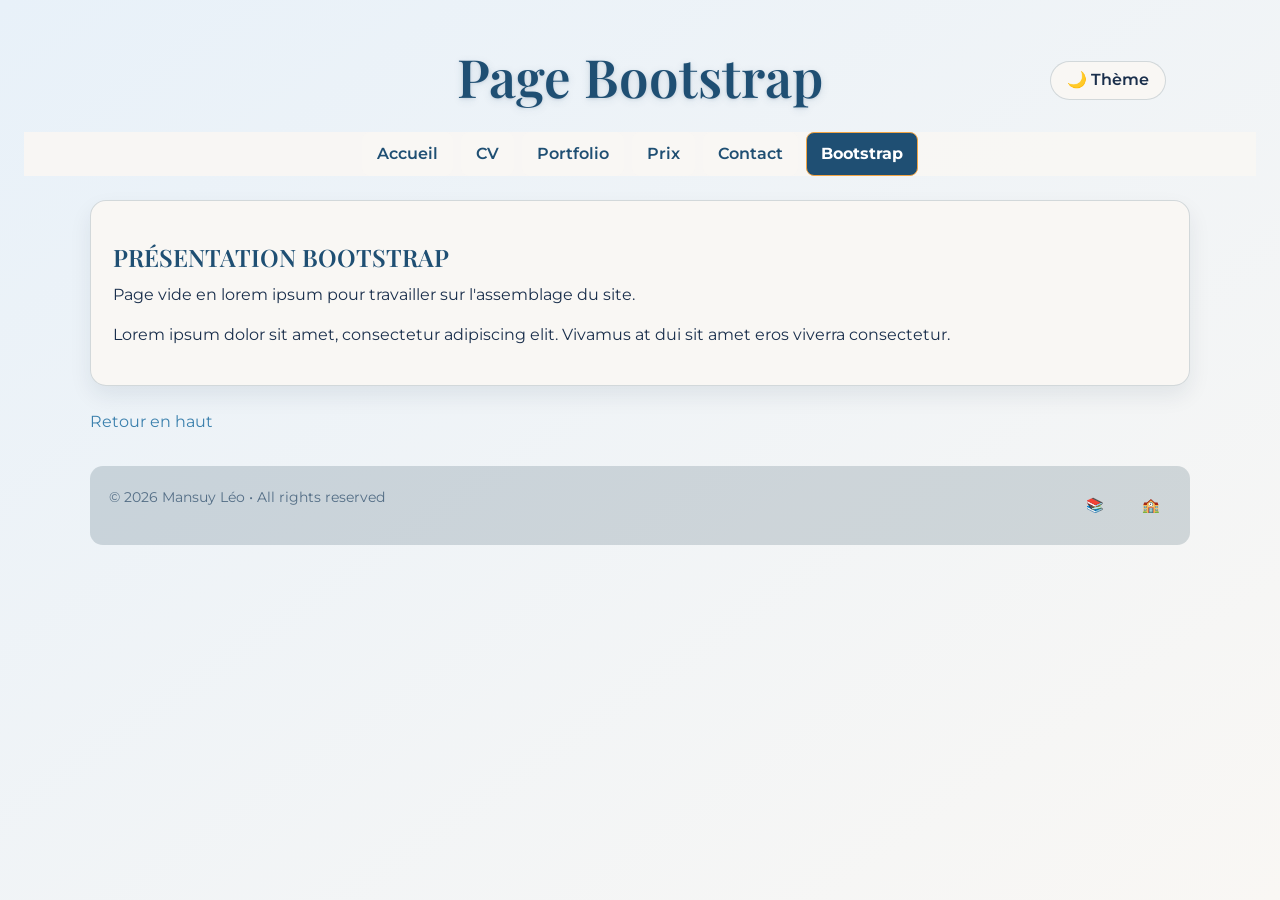
==== commit 5e5f7db9: "Add reset.css, refactor style.css, link reset.css in all HTML pages, add pricing table" ====
--- a/bootstrap.html
+++ b/bootstrap.html
@@ -5,6 +5,7 @@
   <meta name="viewport" content="width=device-width, initial-scale=1.0">
   <title>Bootstrap | CV Portfolio</title>
   <link rel="icon" href="img/favicon.jpg" type="image/jpeg">
+  <link rel="stylesheet" href="css/reset.css">
   <link rel="stylesheet" href="css/style.css">
 </head>
 <body id="top">
--- a/css/style.css
+++ b/css/style.css
@@ -1,14 +1,11 @@
 ﻿/*
   style.css
-  Optimisation finale pour le projet de CV/portfolio
-  - 2 polices Google (Montserrat + Playfair Display)
-  - layout global, nav, sections, portfolio, footer
-  - pseudo-classes : hover, focus / sélecteurs avancés
-  - scrollbar personnalisée
+  Styles du projet de CV/portfolio
+  À lier APRÈS reset.css pour appliquer les styles personnalisés
+  - Layout, nav, sections, portfolio, footer
+  - Animations et transitions personnalisées
+  - Pseudo-classes : hover, focus / sélecteurs avancés
 */
-
-/* Import Google Fonts */
-@import url('https://fonts.googleapis.com/css2?family=Montserrat:wght@300;400;500;600;700&family=Playfair+Display:wght@400;500;600;700&display=swap');
 
 /* Animations */
 @keyframes pulse {
@@ -83,21 +80,10 @@
   --footer-bg: rgba(50, 45, 40, 0.5);
 }
 
-/* Modèle de boîte global */
-* {
-  box-sizing: border-box;
-}
-
-/* Scrolling fluide global */
-html {
-  scroll-behavior: smooth;
-}
-
-/* Style généraux du body */
+
+/* Modèle de boîte et base */
 body {
-  margin: 0;
   padding: 1.5rem;
-  font-family: 'Montserrat', Arial, Helvetica, sans-serif;
   color: var(--text-main);
   background: linear-gradient(145deg, var(--bg-from), var(--bg-to));
   min-height: 100vh;
@@ -641,10 +627,6 @@
   margin: 0 0.5em;
 }
 
-.money-emoji:nth-child(3) {
-  animation: moneyRotate 3s linear infinite reverse;
-}
-
 /* Classes d'état pour le rickroll et les éléments cachés */
 .hidden {
   display: none;
@@ -672,6 +654,75 @@
   color: var(--brand-accent);
 }
 
+/* Classes réutilisables */
+.text-center {
+  text-align: center;
+}
+
+.text-muted {
+  color: var(--text-muted);
+}
+
+.fs-sm {
+  font-size: 0.95em;
+}
+
+.line-height-tight {
+  line-height: 1.6;
+}
+
+.mt-sm {
+  margin-top: 0.5rem;
+}
+
+/* Images responsives */
+img {
+  max-width: 100%;
+  height: auto;
+  display: block;
+}
+
+/* Tableaux */
+.pricing-table {
+  width: 100%;
+  border-collapse: collapse;
+  margin: 1.5rem 0;
+  background: var(--card-bg);
+  border-radius: 0.8rem;
+  overflow: hidden;
+  box-shadow: var(--shadow-soft);
+  animation: scaleInUp 0.5s ease-out;
+}
+
+.pricing-table thead {
+  background: var(--brand-primary);
+  color: #fff;
+  font-weight: 700;
+}
+
+.pricing-table th {
+  padding: 1rem;
+  text-align: left;
+  border-bottom: 2px solid var(--border-soft);
+}
+
+.pricing-table td {
+  padding: 0.9rem 1rem;
+  border-bottom: 1px solid var(--border-soft);
+}
+
+.pricing-table tbody tr {
+  transition: background-color var(--transition-smooth);
+}
+
+.pricing-table tbody tr:hover {
+  background-color: rgba(59, 128, 173, 0.05);
+}
+
+.pricing-table tbody tr:last-child td {
+  border-bottom: none;
+}
+
 /* Adaptation responsive */
 @media (max-width: 740px) {
   body {
@@ -686,4 +737,13 @@
   .contact-form {
     grid-template-columns: 1fr;
   }
-}
+
+  .pricing-table {
+    font-size: 0.9em;
+  }
+
+  .pricing-table th,
+  .pricing-table td {
+    padding: 0.7rem;
+  }
+}
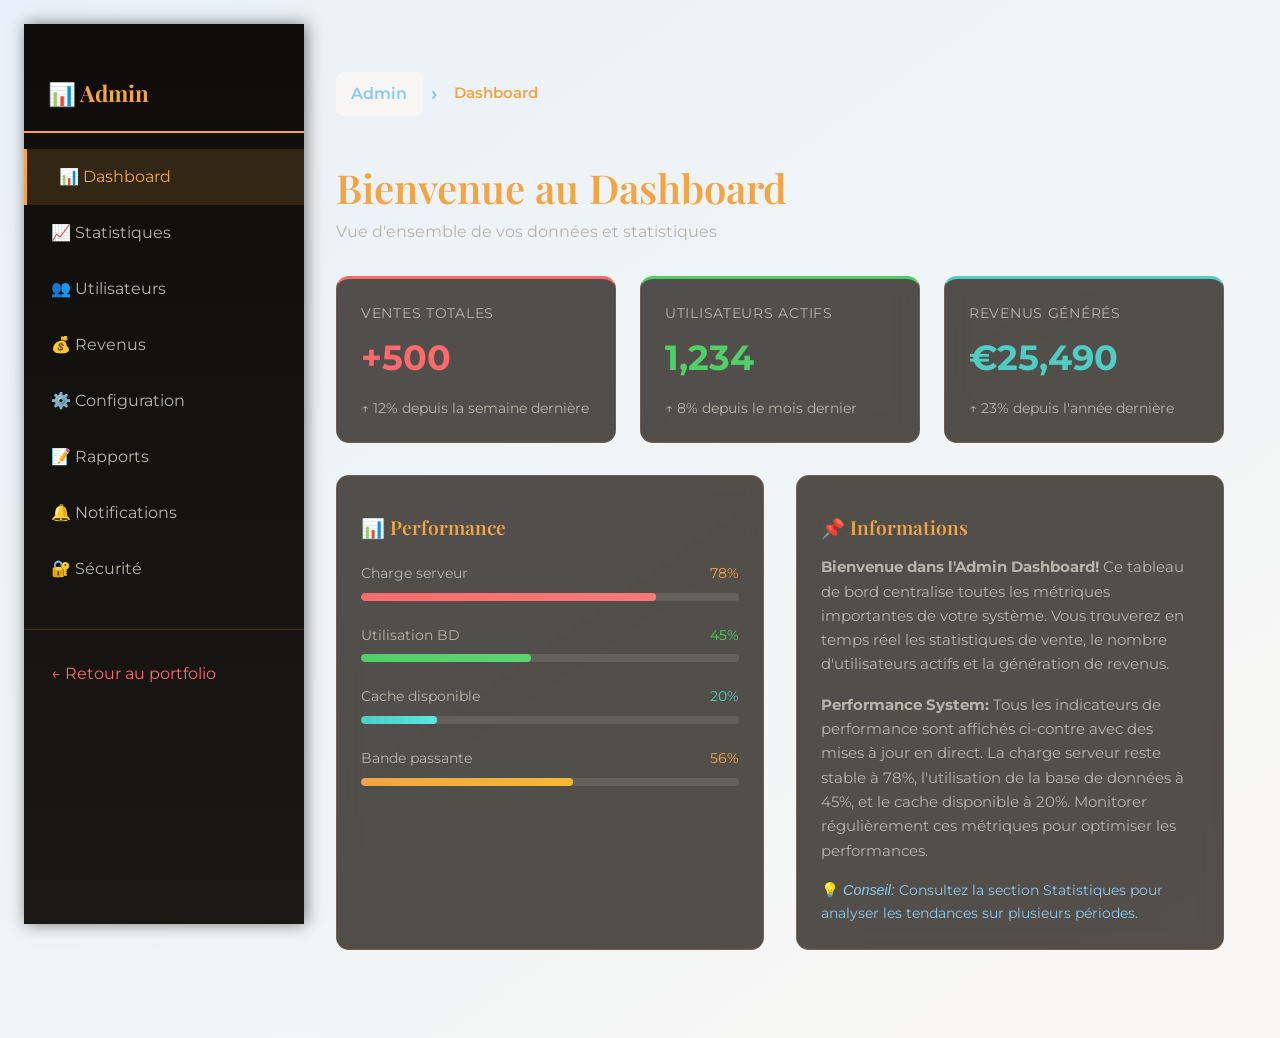
==== commit fcec65b9: "feat: Admin Dashboard avec sidebar, cards métriques et barres de progression animées" ====
--- a/bootstrap.html
+++ b/bootstrap.html
@@ -3,30 +3,474 @@
 <head>
   <meta charset="UTF-8">
   <meta name="viewport" content="width=device-width, initial-scale=1.0">
-  <title>Bootstrap | CV Portfolio</title>
+  <title>Admin Dashboard | CV Portfolio</title>
   <link rel="icon" href="img/favicon.jpg" type="image/jpeg">
+  <link rel="stylesheet" href="https://cdn.jsdelivr.net/npm/bootstrap@5.3.0/dist/css/bootstrap.min.css">
   <link rel="stylesheet" href="css/reset.css">
   <link rel="stylesheet" href="css/style.css">
+  <style>
+    * {
+      --dashboard-dark: #1a1815;
+      --dashboard-darker: #0f0d0a;
+      --dashboard-accent: #f2a545;
+      --sidebar-width: 280px;
+    }
+
+    body.dashboard-mode {
+      display: flex;
+      min-height: 100vh;
+      background: linear-gradient(145deg, #1a1815, #2a2520);
+    }
+
+    .dashboard-sidebar {
+      width: var(--sidebar-width);
+      background: linear-gradient(180deg, var(--dashboard-darker) 0%, var(--dashboard-dark) 100%);
+      color: #e8e6e1;
+      padding: 2rem 0;
+      position: fixed;
+      height: 100vh;
+      overflow-y: auto;
+      box-shadow: 2px 0 15px rgba(0, 0, 0, 0.5);
+      z-index: 90;
+    }
+
+    .dashboard-sidebar h3 {
+      color: var(--dashboard-accent);
+      font-size: 1.4rem;
+      padding: 1.5rem;
+      margin: 0;
+      font-weight: 700;
+      font-family: 'Playfair Display', serif;
+      border-bottom: 2px solid var(--dashboard-accent);
+    }
+
+    .sidebar-menu {
+      list-style: none;
+      padding: 0;
+      margin: 1rem 0;
+    }
+
+    .sidebar-menu li {
+      margin: 0;
+    }
+
+    .sidebar-menu a {
+      display: block;
+      padding: 1rem 1.5rem;
+      color: #b8b4aa;
+      text-decoration: none;
+      transition: all 0.3s ease;
+      border-left: 3px solid transparent;
+    }
+
+    .sidebar-menu a:hover,
+    .sidebar-menu a.active {
+      background-color: rgba(242, 165, 69, 0.15);
+      color: var(--dashboard-accent);
+      border-left-color: var(--dashboard-accent);
+      padding-left: 2rem;
+    }
+
+    .dashboard-main {
+      margin-left: var(--sidebar-width);
+      flex: 1;
+      padding: 2rem;
+      overflow-y: auto;
+    }
+
+    .breadcrumb-custom {
+      background: transparent;
+      padding: 1rem 0;
+      margin-bottom: 2rem;
+      font-size: 0.95rem;
+    }
+
+    .breadcrumb-custom .breadcrumb {
+      display: flex;
+      align-items: center;
+      gap: 0.5rem;
+      flex-wrap: wrap;
+      margin-bottom: 0;
+    }
+
+    .breadcrumb-custom .breadcrumb-item {
+      color: #b8b4aa;
+      display: flex;
+      align-items: center;
+      padding: 0;
+      margin: 0;
+    }
+
+    .breadcrumb-custom .breadcrumb-item::before {
+      content: "›";
+      margin-right: 0.5rem;
+      color: #8bc9f0;
+      font-weight: bold;
+      font-size: 1.2rem;
+    }
+
+    .breadcrumb-custom .breadcrumb-item:first-child::before {
+      content: "";
+      margin-right: 0;
+    }
+
+    .breadcrumb-custom .breadcrumb-item.active {
+      color: var(--dashboard-accent);
+      font-weight: 600;
+    }
+
+    .breadcrumb-custom a {
+      color: #8bc9f0;
+      text-decoration: none;
+      transition: all 0.3s ease;
+      display: inline-block;
+    }
+
+    .breadcrumb-custom a:hover {
+      color: var(--dashboard-accent);
+      text-decoration: underline;
+    }
+
+    .dashboard-cards {
+      display: grid;
+      grid-template-columns: repeat(auto-fit, minmax(280px, 1fr));
+      gap: 1.5rem;
+      margin-bottom: 2rem;
+    }
+
+    .metric-card {
+      background: rgba(42, 37, 32, 0.8);
+      border: 1px solid rgba(242, 165, 69, 0.2);
+      border-radius: 0.8rem;
+      padding: 1.5rem;
+      transition: all 0.3s ease;
+      backdrop-filter: blur(10px);
+    }
+
+    .metric-card:hover {
+      transform: translateY(-5px);
+      box-shadow: 0 10px 30px rgba(242, 165, 69, 0.15);
+      border-color: rgba(242, 165, 69, 0.5);
+    }
+
+    .metric-card.red {
+      border-top: 3px solid #ff6b6b;
+    }
+
+    .metric-card.green {
+      border-top: 3px solid #51cf66;
+    }
+
+    .metric-card.blue {
+      border-top: 3px solid #4ecdc4;
+    }
+
+    .metric-label {
+      font-size: 0.9rem;
+      color: #b8b4aa;
+      text-transform: uppercase;
+      letter-spacing: 0.05em;
+      margin-bottom: 0.5rem;
+    }
+
+    .metric-value {
+      font-size: 2.2rem;
+      font-weight: 700;
+      font-family: 'Montserrat', sans-serif;
+      margin-bottom: 0.8rem;
+    }
+
+    .metric-card.red .metric-value {
+      color: #ff6b6b;
+    }
+
+    .metric-card.green .metric-value {
+      color: #51cf66;
+    }
+
+    .metric-card.blue .metric-value {
+      color: #4ecdc4;
+    }
+
+    .metric-change {
+      font-size: 0.85rem;
+      color: #b8b4aa;
+    }
+
+    .metrics-container {
+      display: grid;
+      grid-template-columns: 1fr 1fr;
+      gap: 2rem;
+      margin-bottom: 2rem;
+    }
+
+    .progress-section {
+      background: rgba(42, 37, 32, 0.8);
+      border: 1px solid rgba(242, 165, 69, 0.2);
+      border-radius: 0.8rem;
+      padding: 1.5rem;
+      backdrop-filter: blur(10px);
+    }
+
+    .progress-section h4 {
+      color: var(--dashboard-accent);
+      margin-bottom: 1.5rem;
+      font-size: 1.2rem;
+      font-weight: 600;
+    }
+
+    .progress-item {
+      margin-bottom: 1.5rem;
+    }
+
+    .progress-label {
+      display: flex;
+      justify-content: space-between;
+      margin-bottom: 0.5rem;
+      font-size: 0.9rem;
+      color: #b8b4aa;
+    }
+
+    .progress-bar-container {
+      height: 8px;
+      background: rgba(255, 255, 255, 0.1);
+      border-radius: 10px;
+      overflow: hidden;
+      position: relative;
+    }
+
+    .progress-bar-animated {
+      height: 100%;
+      background: linear-gradient(90deg, var(--start-color), var(--end-color));
+      border-radius: 10px;
+      animation: slideProgress 2s ease-in-out infinite;
+      background-size: 200% 100%;
+    }
+
+    @keyframes slideProgress {
+      0%, 100% {
+        background-position: 0% 0%;
+      }
+      50% {
+        background-position: 100% 0%;
+      }
+    }
+
+    .lorem-section {
+      background: rgba(42, 37, 32, 0.8);
+      border: 1px solid rgba(242, 165, 69, 0.2);
+      border-radius: 0.8rem;
+      padding: 1.5rem;
+      backdrop-filter: blur(10px);
+      height: 100%;
+    }
+
+    .lorem-section h4 {
+      color: var(--dashboard-accent);
+      margin-bottom: 1rem;
+      font-size: 1.2rem;
+      font-weight: 600;
+    }
+
+    .lorem-section p {
+      color: #b8b4aa;
+      font-size: 0.95rem;
+      line-height: 1.6;
+      margin: 0;
+    }
+
+    @media (max-width: 768px) {
+      .dashboard-sidebar {
+        transform: translateX(-100%);
+        transition: transform 0.3s ease;
+        width: 100%;
+        max-width: var(--sidebar-width);
+      }
+
+      .dashboard-sidebar.active {
+        transform: translateX(0);
+      }
+
+      .dashboard-main {
+        margin-left: 0;
+        padding: 1rem;
+      }
+
+      .metrics-container {
+        grid-template-columns: 1fr;
+      }
+
+      .dashboard-cards {
+        grid-template-columns: 1fr;
+      }
+
+      .breadcrumb-custom {
+        padding: 0.5rem 0;
+        margin-bottom: 1rem;
+        font-size: 0.85rem;
+      }
+    }
+
+    .sidebar-toggle {
+      display: none;
+      position: fixed;
+      bottom: 2rem;
+      right: 2rem;
+      z-index: 100;
+      background: var(--dashboard-accent);
+      border: none;
+      border-radius: 50%;
+      width: 50px;
+      height: 50px;
+      cursor: pointer;
+      font-size: 1.5rem;
+      transition: all 0.3s ease;
+    }
+
+    .sidebar-toggle:hover {
+      transform: scale(1.1);
+      box-shadow: 0 5px 15px rgba(242, 165, 69, 0.3);
+    }
+
+    @media (max-width: 768px) {
+      .sidebar-toggle {
+        display: flex;
+        align-items: center;
+        justify-content: center;
+      }
+    }
+  </style>
 </head>
-<body id="top">
-  <!-- Page bootstrap du site CV/portfolio -->
-  <header>
-    <button id="theme-toggle" aria-label="Changer de thème">🌙 Thème</button>
-    <h1>Page Bootstrap</h1>
-  </header>
-
-  <nav id="site-nav" aria-label="Navigation principale"></nav>
-
-  <main>
-    <section>
-      <h2>Présentation Bootstrap</h2>
-      <p>Page vide en lorem ipsum pour travailler sur l'assemblage du site.</p>
-      <p>Lorem ipsum dolor sit amet, consectetur adipiscing elit. Vivamus at dui sit amet eros viverra consectetur.</p>
-    </section>
-    <p><a href="#top" class="jump">Retour en haut</a></p>
-  </main>
-
-  <footer id="site-footer"></footer>
+<body>
+  <div class="dashboard-mode">
+    <!-- Sidebar -->
+    <aside class="dashboard-sidebar">
+      <h3>📊 Admin</h3>
+      <ul class="sidebar-menu">
+        <li><a href="#" class="active">📊 Dashboard</a></li>
+        <li><a href="#">📈 Statistiques</a></li>
+        <li><a href="#">👥 Utilisateurs</a></li>
+        <li><a href="#">💰 Revenus</a></li>
+        <li><a href="#">⚙️ Configuration</a></li>
+        <li><a href="#">📝 Rapports</a></li>
+        <li><a href="#">🔔 Notifications</a></li>
+        <li><a href="#">🔐 Sécurité</a></li>
+        <li style="border-top: 1px solid rgba(242, 165, 69, 0.2); margin-top: 2rem; padding-top: 1rem;">
+          <a href="index.html" style="color: #ff6b6b;">← Retour au portfolio</a>
+        </li>
+      </ul>
+    </aside>
+
+    <!-- Main Content -->
+    <main class="dashboard-main">
+      <!-- Breadcrumb -->
+      <nav class="breadcrumb-custom">
+        <ol class="breadcrumb" style="background: transparent; margin-bottom: 0;">
+          <li class="breadcrumb-item"><a href="#">Admin</a></li>
+          <li class="breadcrumb-item active">Dashboard</li>
+        </ol>
+      </nav>
+
+      <!-- Page Title -->
+      <div style="margin-bottom: 2rem;">
+        <h1 style="color: var(--dashboard-accent); font-family: 'Playfair Display', serif; font-size: 2.5rem; margin-bottom: 0.5rem;">
+          Bienvenue au Dashboard
+        </h1>
+        <p style="color: #b8b4aa; margin: 0;">Vue d'ensemble de vos données et statistiques</p>
+      </div>
+
+      <!-- Metric Cards -->
+      <div class="dashboard-cards">
+        <div class="metric-card red">
+          <div class="metric-label">Ventes totales</div>
+          <div class="metric-value">+500</div>
+          <div class="metric-change">↑ 12% depuis la semaine dernière</div>
+        </div>
+
+        <div class="metric-card green">
+          <div class="metric-label">Utilisateurs actifs</div>
+          <div class="metric-value">1,234</div>
+          <div class="metric-change">↑ 8% depuis le mois dernier</div>
+        </div>
+
+        <div class="metric-card blue">
+          <div class="metric-label">Revenus générés</div>
+          <div class="metric-value">€25,490</div>
+          <div class="metric-change">↑ 23% depuis l'année dernière</div>
+        </div>
+      </div>
+
+      <!-- Progress Bars + Lorem Section -->
+      <div class="metrics-container">
+        <div class="progress-section">
+          <h4>📊 Performance</h4>
+
+          <div class="progress-item">
+            <div class="progress-label">
+              <span>Charge serveur</span>
+              <span style="color: var(--dashboard-accent);">78%</span>
+            </div>
+            <div class="progress-bar-container">
+              <div class="progress-bar-animated" style="width: 78%; --start-color: #ff6b6b; --end-color: #ff8787;"></div>
+            </div>
+          </div>
+
+          <div class="progress-item">
+            <div class="progress-label">
+              <span>Utilisation BD</span>
+              <span style="color: #51cf66;">45%</span>
+            </div>
+            <div class="progress-bar-container">
+              <div class="progress-bar-animated" style="width: 45%; --start-color: #51cf66; --end-color: #69db7c;"></div>
+            </div>
+          </div>
+
+          <div class="progress-item">
+            <div class="progress-label">
+              <span>Cache disponible</span>
+              <span style="color: #4ecdc4;">20%</span>
+            </div>
+            <div class="progress-bar-container">
+              <div class="progress-bar-animated" style="width: 20%; --start-color: #4ecdc4; --end-color: #66ffff;"></div>
+            </div>
+          </div>
+
+          <div class="progress-item">
+            <div class="progress-label">
+              <span>Bande passante</span>
+              <span style="color: #f2a545;">56%</span>
+            </div>
+            <div class="progress-bar-container">
+              <div class="progress-bar-animated" style="width: 56%; --start-color: #f2a545; --end-color: #f9ca24;"></div>
+            </div>
+          </div>
+        </div>
+
+        <div class="lorem-section">
+          <h4>📌 Informations</h4>
+          <p>
+            <strong>Bienvenue dans l'Admin Dashboard!</strong> Ce tableau de bord centralise toutes les métriques importantes de votre système. 
+            Vous trouverez en temps réel les statistiques de vente, le nombre d'utilisateurs actifs et la génération de revenus.
+          </p>
+          <p style="margin-top: 1rem;">
+            <strong>Performance System:</strong> Tous les indicateurs de performance sont affichés ci-contre avec des mises à jour en direct. 
+            La charge serveur reste stable à 78%, l'utilisation de la base de données à 45%, et le cache disponible à 20%.
+            Monitorer régulièrement ces métriques pour optimiser les performances.
+          </p>
+          <p style="margin-top: 1rem; font-size: 0.9rem; color: #8bc9f0;">
+            💡 <em>Conseil:</em> Consultez la section Statistiques pour analyser les tendances sur plusieurs périodes.
+          </p>
+        </div>
+      </div>
+    </main>
+
+    <!-- Mobile Sidebar Toggle -->
+    <button class="sidebar-toggle" aria-label="Toggle sidebar" onclick="document.querySelector('.dashboard-sidebar').classList.toggle('active')">
+      ☰
+    </button>
+  </div>
+
+  <script src="https://cdn.jsdelivr.net/npm/bootstrap@5.3.0/dist/js/bootstrap.bundle.min.js"></script>
   <script src="include.js"></script>
 </body>
 </html>
--- a/css/style.css
+++ b/css/style.css
@@ -1,14 +1,4 @@
-﻿/*
-  style.css
-  Styles du projet de CV/portfolio
-  À lier APRÈS reset.css pour appliquer les styles personnalisés
-  - Layout, nav, sections, portfolio, footer
-  - Animations et transitions personnalisées
-  - Pseudo-classes : hover, focus / sélecteurs avancés
-*/
-
-/* Animations */
-@keyframes pulse {
+﻿@keyframes pulse {
   0%, 100% { opacity: 1; }
   50% { opacity: 0.7; }
 }
@@ -80,17 +70,26 @@
   --footer-bg: rgba(50, 45, 40, 0.5);
 }
 
-
-/* Modèle de boîte et base */
+* {
+  box-sizing: border-box;
+}
+
+html {
+  scroll-behavior: smooth;
+}
+
 body {
-  padding: 1.5rem;
+  margin: 0;
+  padding: clamp(0.75rem, 2vw, 1.5rem);
+  font-family: 'Montserrat', Arial, Helvetica, sans-serif;
   color: var(--text-main);
   background: linear-gradient(145deg, var(--bg-from), var(--bg-to));
   min-height: 100vh;
   transition: background 0.5s ease, color 0.5s ease;
-}
-
-/* Mise en page centrée et max width */
+  word-wrap: break-word;
+  overflow-wrap: break-word;
+}
+
 main,
 header,
 section,
@@ -99,23 +98,23 @@
   margin: 0 auto;
 }
 
-/* Titres principaux / h1 */
 header h1 {
   font-family: 'Playfair Display', serif;
-  font-size: clamp(2.2rem, 5vw, 3.3rem);
+  font-size: clamp(1.8rem, 5vw, 3.3rem);
   color: var(--brand-primary);
   text-align: center;
-  margin: 0.8rem 0 1rem;
+  margin: 0.5rem 0 0.8rem;
+  padding: 0;
   text-shadow: 0 1px 3px rgba(31, 70, 108, 0.15), 0 2px 10px rgba(31, 70, 108, 0.12);
   animation: slideInDown 0.6s ease-out;
-}
-
-/* Bouton de changement de thème */
+  word-break: break-word;
+}
+
 #theme-toggle {
   position: absolute;
-  top: 1.5rem;
-  right: 1.5rem;
-  padding: 0.6rem 1rem;
+  top: clamp(0.75rem, 2vw, 1.5rem);
+  right: clamp(0.75rem, 2vw, 1.5rem);
+  padding: clamp(0.4rem, 1vw, 0.6rem) clamp(0.6rem, 1.5vw, 1rem);
   border: 1px solid var(--border-soft);
   border-radius: 99px;
   background: var(--card-bg);
@@ -125,6 +124,8 @@
   transition: all var(--transition-smooth);
   z-index: 101;
   animation: slideInDown 0.6s ease-out 0.1s both;
+  font-size: clamp(0.75rem, 1.5vw, 1rem);
+  white-space: nowrap;
 }
 
 #theme-toggle:hover {
@@ -138,21 +139,16 @@
   position: relative;
 }
 
-/* Titres secondaires */
 h1, h2, h3, h4, h5, h6 {
   font-family: 'Playfair Display', serif;
   color: var(--brand-primary);
   margin: 1rem 0 0.5rem;
 }
 
-/* Paragraphe
-   - espacement standard
-*/
 p {
   margin: 0 0 1rem;
 }
 
-/* Liens globaux */
 a {
   color: var(--brand-secondary);
   text-decoration: none;
@@ -165,7 +161,6 @@
   text-shadow: 0 0 10px rgba(242, 165, 69, 0.3);
 }
 
-/* Navigation et menu */
 nav {
   margin-bottom: 1.4rem;
   position: sticky;
@@ -176,13 +171,15 @@
 }
 
 nav ul {
-  display: flex; /* menu en ligne (flex), super bonus */
+  display: flex;
   flex-wrap: wrap;
   justify-content: center;
-  gap: 0.45rem;
-  list-style: none; /* suppression des puces */
-  padding: 0;
+  gap: clamp(0.3rem, 1vw, 0.45rem);
+  list-style: none;
+  padding: 0.3rem;
   margin: 0;
+  width: 100%;
+  box-sizing: border-box;
 }
 
 nav li {
@@ -191,14 +188,16 @@
 
 nav a {
   display: inline-block;
-  padding: 0.55rem 0.9rem;
+  padding: clamp(0.35rem, 1vw, 0.55rem) clamp(0.6rem, 1.2vw, 0.9rem);
   border-radius: 0.5rem;
   background: var(--card-bg);
   border: 1px solid transparent;
   font-weight: 600;
   color: var(--brand-primary);
+  white-space: nowrap;
   text-decoration: none;
   transition: background var(--transition-smooth), color var(--transition-smooth), transform var(--transition-smooth);
+  font-size: clamp(0.8rem, 1.3vw, 1rem);
 }
 
 nav a:hover,
@@ -208,33 +207,30 @@
   transform: translateY(-2px);
 }
 
-/* Lien actif du menu */
 nav a.active,
 nav a[aria-current='page'] {
   background: var(--brand-primary);
   color: #fff;
   border-color: var(--brand-accent);
-  font-weight: 700; /* accent mise en valeur de la page courante */
-}
-
-/* Sections communes */
+  font-weight: 700;
+}
+
 section {
   background: var(--card-bg);
   border-radius: 1rem;
   border: 1px solid var(--border-soft);
   box-shadow: var(--shadow-soft);
-  padding: 1.4rem;
-  margin: 1.5rem 0; /* espace entre sections */
+  padding: clamp(1rem, 3vw, 1.4rem);
+  margin: clamp(1rem, 3vw, 1.5rem) 0;
   transition: background var(--transition-smooth), border-color var(--transition-smooth), box-shadow var(--transition-smooth);
-}
-
-/* Contenu des sections centré */
+  overflow-x: hidden;
+}
+
 .section-content {
   max-width: 960px;
   margin: 0 auto;
 }
 
-/* Listes harmonisées */
 section ul {
   margin: 0.8rem 0;
   padding-left: 1.2rem;
@@ -245,17 +241,14 @@
   line-height: 1.5;
 }
 
-/* Sélecteur avancé : h2 dans sections non experiences */
 section:not(.experiences) > h2 {
   text-transform: uppercase;
 }
 
-/* Article (couvre section contenu) */
 article h3 + p {
   margin-top: 0.35rem;
 }
 
-/* Portfolio / Hobbies */
 .portfolio-section {
   display: flex;
   flex-wrap: wrap;
@@ -268,16 +261,17 @@
   text-align: center;
 }
 
-/* Classe réutilisable pour les boîtes du portfolio */
 .hobby-box {
   flex: 0 1 calc(33.333% - 1rem);
-  padding: 1.2rem;
+  padding: clamp(0.8rem, 2vw, 1.2rem);
   border: 1px solid var(--border-soft);
   border-radius: 0.8rem;
   background: var(--card-bg);
   box-shadow: 0 2px 6px rgba(19, 40, 62, 0.06);
   transition: box-shadow var(--transition-smooth), transform var(--transition-smooth), background var(--transition-smooth);
   animation: scaleInUp 0.5s ease-out;
+  min-width: 0;
+  overflow: hidden;
 }
 
 .hobby-box:nth-of-type(1) {
@@ -309,7 +303,6 @@
   transform: translateY(-2px) scale(1.01);
 }
 
-/* Mise en valeur du premier et dernier item */
 .hobby-box:first-of-type {
   border: 2px solid var(--brand-accent);
   box-shadow: 0 4px 12px rgba(242, 165, 69, 0.15);
@@ -357,14 +350,12 @@
   color: var(--text-muted);
 }
 
-/* Responsive pour tablette */
 @media (max-width: 960px) {
   .hobby-box {
     flex: 0 1 calc(50% - 0.75rem);
   }
 }
 
-/* Responsive pour mobile */
 @media (max-width: 600px) {
   .hobby-box {
     flex: 0 1 100%;
@@ -373,8 +364,8 @@
 
 .portfolio-grid {
   display: grid;
-  grid-template-columns: repeat(auto-fit, minmax(240px, 1fr));
-  gap: 1rem;
+  grid-template-columns: repeat(auto-fit, minmax(200px, 1fr));
+  gap: clamp(0.75rem, 2vw, 1rem);
 }
 
 .portfolio-item {
@@ -383,27 +374,18 @@
   overflow: hidden;
   background: var(--card-bg);
   box-shadow: 0 6px 14px rgba(19, 40, 62, 0.08);
+  min-width: 0;
 }
 
 .portfolio-item img {
   width: 100%;
   height: auto;
   display: block;
-  object-fit: cover; /* gestion taille image */
+  object-fit: cover;
 }
 
 .portfolio-item-content {
   padding: 0.9rem;
-}
-
-/* Classe étrange mais utile */
-.banana,
-.pixel,
-.zen {
-  display: inline-block;
-  margin: 0.3rem 0;
-  padding: 0.35rem 0.7rem;
-  border-radius: 0.35rem;
 }
 
 .banana {
@@ -424,13 +406,15 @@
   color: var(--text-muted);
 }
 
-/* Formulaire avec Grid */
 .contact-form {
   display: grid;
   grid-template-columns: 1fr 1fr;
-  gap: 1.2rem;
+  gap: clamp(0.8rem, 2vw, 1.2rem);
   max-width: 600px;
   margin: 0 auto;
+  width: 100%;
+  box-sizing: border-box;
+  padding: 0 clamp(0.5rem, 2vw, 1rem);
 }
 
 .contact-form .form-group {
@@ -446,17 +430,22 @@
   font-weight: 600;
   margin-bottom: 0.4rem;
   color: var(--text-main);
+  display: block;
+  font-size: clamp(0.85rem, 1.2vw, 1rem);
 }
 
 .form-group input,
 .form-group textarea,
 .form-group select {
-  padding: 0.7rem;
+  padding: clamp(0.5rem, 1.5vw, 0.7rem);
   border: 1px solid var(--border-soft);
   border-radius: 0.5rem;
   font-family: 'Montserrat', Arial, Helvetica, sans-serif;
-  font-size: 0.95rem;
+  font-size: clamp(0.9rem, 1.2vw, 1rem);
   transition: border-color var(--transition-smooth), box-shadow var(--transition-smooth), background var(--transition-smooth);
+  width: 100%;
+  box-sizing: border-box;
+  min-height: 44px;
 }
 
 .form-group input:focus,
@@ -469,23 +458,15 @@
 
 .form-group textarea {
   resize: vertical;
-  min-height: 120px;
-}
-
-/* Validation native */
+  min-height: clamp(80px, 30vh, 150px);
+}
+
 .form-group input:valid,
 .form-group textarea:valid,
 .form-group select:valid {
   border-color: #4caf50;
 }
 
-.form-group input:invalid:not(:placeholder-shown),
-.form-group textarea:invalid:not(:placeholder-shown),
-.form-group select:invalid:not(:placeholder-shown) {
-  border-color: #f44336;
-}
-
-/* Form controls : visuel cohérent */
 input,
 textarea,
 select {
@@ -494,7 +475,7 @@
 
 .contact-form button {
   grid-column: 1 / -1;
-  padding: 0.8rem 1.5rem;
+  padding: clamp(0.6rem, 1.5vw, 0.8rem) clamp(1rem, 2vw, 1.5rem);
   border: none;
   border-radius: 0.5rem;
   background-color: var(--brand-primary);
@@ -502,12 +483,12 @@
   font-weight: 600;
   cursor: pointer;
   transition: background-color var(--transition-smooth), transform var(--transition-smooth), box-shadow var(--transition-smooth);
+  font-size: clamp(0.9rem, 1.2vw, 1rem);
+  min-height: 44px;
 }
 
 .contact-form button:hover {
   background-color: var(--brand-secondary);
-  color: #fff;
-  cursor: pointer;
   transform: translateY(-2px);
   box-shadow: 0 6px 16px rgba(59, 128, 173, 0.3);
 }
@@ -516,21 +497,21 @@
   font-family: 'Montserrat', Arial, Helvetica, sans-serif;
 }
 
-/* Footer */
 footer {
   display: flex;
   justify-content: space-between;
   align-items: center;
   flex-wrap: wrap;
-  gap: 1.5rem;
-  font-size: 0.88em;
-  margin: 2rem auto 0;
-  padding: 1.2rem;
+  gap: clamp(1rem, 2vw, 1.5rem);
+  font-size: clamp(0.75em, 1vw, 0.88em);
+  margin: clamp(1.5rem, 3vw, 2rem) auto 0;
+  padding: clamp(0.8rem, 2vw, 1.2rem);
   background: rgba(38, 70, 83, 0.18);
   color: var(--text-muted);
   border-radius: 0.8rem;
   max-width: 1100px;
   transition: background var(--transition-smooth), color var(--transition-smooth);
+  overflow-x: hidden;
 }
 
 body.dark-theme footer {
@@ -567,10 +548,6 @@
   transform: scale(1.15) rotateZ(360deg);
 }
 
-footer .footer-right a {
-  text-decoration: none;
-}
-
 @media (max-width: 600px) {
   footer {
     flex-direction: column;
@@ -587,7 +564,6 @@
   }
 }
 
-/* Scrollbar custom (bonus super) */
 *::-webkit-scrollbar {
   width: 12px;
 }
@@ -627,7 +603,6 @@
   margin: 0 0.5em;
 }
 
-/* Classes d'état pour le rickroll et les éléments cachés */
 .hidden {
   display: none;
 }
@@ -654,7 +629,6 @@
   color: var(--brand-accent);
 }
 
-/* Classes réutilisables */
 .text-center {
   text-align: center;
 }
@@ -675,63 +649,79 @@
   margin-top: 0.5rem;
 }
 
-/* Images responsives */
 img {
   max-width: 100%;
   height: auto;
   display: block;
 }
 
-/* Tableaux */
 .pricing-table {
   width: 100%;
   border-collapse: collapse;
-  margin: 1.5rem 0;
+  margin: clamp(1rem, 2vw, 1.5rem) 0;
+  border-radius: 0.8rem;
+  overflow-x: auto;
+  overflow-y: hidden;
+  box-shadow: 0 4px 12px rgba(19, 40, 62, 0.1);
   background: var(--card-bg);
-  border-radius: 0.8rem;
-  overflow: hidden;
-  box-shadow: var(--shadow-soft);
-  animation: scaleInUp 0.5s ease-out;
-}
-
-.pricing-table thead {
+  display: block;
+}
+
+.pricing-table table {
+  width: 100%;
+  min-width: 280px;
+}
+
+.pricing-table table thead {
   background: var(--brand-primary);
   color: #fff;
+}
+
+.pricing-table table th,
+.pricing-table table td {
+  padding: clamp(0.6rem, 1.5vw, 1rem);
+  text-align: left;
+  border-bottom: 1px solid var(--border-soft);
+  font-size: clamp(0.8rem, 1vw, 0.95rem);
+}
+
+.pricing-table table th {
   font-weight: 700;
-}
-
-.pricing-table th {
-  padding: 1rem;
-  text-align: left;
-  border-bottom: 2px solid var(--border-soft);
-}
-
-.pricing-table td {
-  padding: 0.9rem 1rem;
-  border-bottom: 1px solid var(--border-soft);
-}
-
-.pricing-table tbody tr {
+  text-transform: uppercase;
+  font-size: 0.9rem;
+  letter-spacing: 0.05em;
+}
+
+.pricing-table table tbody tr {
   transition: background-color var(--transition-smooth);
 }
 
-.pricing-table tbody tr:hover {
-  background-color: rgba(59, 128, 173, 0.05);
-}
-
-.pricing-table tbody tr:last-child td {
+.pricing-table table tbody tr:hover {
+  background-color: rgba(31, 79, 115, 0.05);
+}
+
+.pricing-table table tbody tr:last-child td {
   border-bottom: none;
 }
 
-/* Adaptation responsive */
+.pricing-table table td:last-child {
+  font-weight: 600;
+  color: var(--brand-accent);
+}
+
 @media (max-width: 740px) {
   body {
-    padding: 1rem;
+    padding: clamp(0.5rem, 1.5vw, 1rem);
   }
 
   nav ul {
-    justify-content: center;
-    gap: 0.35rem;
+    gap: clamp(0.25rem, 0.8vw, 0.35rem);
+    padding: 0.2rem;
+  }
+
+  nav a {
+    padding: clamp(0.3rem, 0.8vw, 0.4rem) clamp(0.5rem, 0.8vw, 0.7rem);
+    font-size: clamp(0.75rem, 1.1vw, 0.9rem);
   }
 
   .contact-form {
@@ -739,11 +729,373 @@
   }
 
   .pricing-table {
-    font-size: 0.9em;
-  }
-
-  .pricing-table th,
-  .pricing-table td {
-    padding: 0.7rem;
-  }
-}
+    font-size: clamp(0.8rem, 1vw, 0.9rem);
+  }
+
+  .pricing-table table th,
+  .pricing-table table td {
+    padding: clamp(0.4rem, 1vw, 0.6rem);
+    font-size: clamp(0.75rem, 1vw, 0.85rem);
+  }
+
+  .hobby-box {
+    flex: 0 1 calc(50% - 0.5rem);
+  }
+
+  section li {
+    margin-bottom: 0.3rem;
+    font-size: clamp(0.9rem, 1vw, 0.95rem);
+  }
+
+  .form-group input,
+  .form-group textarea,
+  .form-group select {
+    font-size: clamp(0.85rem, 1vw, 0.95rem);
+    min-height: 44px;
+  }
+}
+
+@media (max-width: 600px) {
+  body {
+    padding: clamp(0.5rem, 1vw, 0.75rem);
+  }
+
+  header h1 {
+    font-size: clamp(1.5rem, 4.5vw, 2.2rem);
+    margin: 0.4rem 0 0.6rem;
+  }
+
+  #theme-toggle {
+    top: clamp(0.5rem, 1.5vw, 1rem);
+    right: clamp(0.5rem, 1.5vw, 1rem);
+    padding: clamp(0.3rem, 0.8vw, 0.5rem) clamp(0.5rem, 1vw, 0.8rem);
+    font-size: clamp(0.7rem, 1vw, 0.85rem);
+  }
+
+  nav {
+    margin-bottom: 1rem;
+  }
+
+  nav ul {
+    gap: clamp(0.2rem, 0.5vw, 0.3rem);
+    padding: 0.15rem;
+  }
+
+  nav a {
+    padding: clamp(0.25rem, 0.6vw, 0.35rem) clamp(0.4rem, 0.7vw, 0.6rem);
+    font-size: clamp(0.7rem, 0.9vw, 0.8rem);
+  }
+
+  section {
+    padding: clamp(0.8rem, 1.5vw, 1rem);
+    margin: clamp(0.8rem, 1.5vw, 1rem) 0;
+    border-radius: 0.6rem;
+  }
+
+  .hobby-box {
+    flex: 0 1 100%;
+    padding: clamp(0.7rem, 1.5vw, 1rem);
+  }
+
+  .portfolio-grid {
+    grid-template-columns: 1fr;
+    gap: clamp(0.5rem, 1vw, 0.75rem);
+  }
+
+  .portfolio-item {
+    border-radius: 0.5rem;
+  }
+
+  .contact-form {
+    grid-template-columns: 1fr;
+    gap: clamp(0.6rem, 1.5vw, 0.9rem);
+    padding: 0 clamp(0.3rem, 1vw, 0.5rem);
+  }
+
+  .form-group label {
+    font-size: clamp(0.8rem, 1vw, 0.9rem);
+    margin-bottom: 0.3rem;
+  }
+
+  .form-group input,
+  .form-group textarea,
+  .form-group select {
+    padding: clamp(0.4rem, 1vw, 0.6rem);
+    font-size: clamp(0.8rem, 1vw, 0.9rem);
+    min-height: 44px;
+  }
+
+  .form-group textarea {
+    min-height: clamp(60px, 25vh, 100px);
+  }
+
+  .contact-form button {
+    padding: clamp(0.5rem, 1.2vw, 0.7rem) clamp(0.8rem, 1.5vw, 1rem);
+    font-size: clamp(0.8rem, 1vw, 0.9rem);
+  }
+
+  footer {
+    gap: clamp(0.8rem, 1.5vw, 1.2rem);
+    font-size: clamp(0.7em, 0.9vw, 0.8em);
+    padding: clamp(0.6rem, 1.5vw, 0.9rem);
+    margin: clamp(1rem, 2vw, 1.5rem) auto 0;
+  }
+
+  footer .footer-right {
+    gap: clamp(0.6rem, 1vw, 0.8rem);
+  }
+
+  footer a {
+    width: 36px;
+    height: 36px;
+    font-size: clamp(1.4rem, 3vw, 1.8rem);
+  }
+
+  .pricing-table {
+    font-size: clamp(0.75rem, 0.9vw, 0.85rem);
+    margin: clamp(0.8rem, 1.5vw, 1rem) 0;
+  }
+
+  .pricing-table table th,
+  .pricing-table table td {
+    padding: clamp(0.3rem, 0.8vw, 0.5rem);
+    font-size: clamp(0.7rem, 0.9vw, 0.8rem);
+  }
+
+  .pricing-table table th {
+    font-size: clamp(0.65rem, 0.8vw, 0.75rem);
+  }
+
+  p {
+    font-size: clamp(0.9rem, 1vw, 1rem);
+  }
+
+  section li {
+    margin-bottom: 0.25rem;
+    font-size: clamp(0.85rem, 0.95vw, 0.9rem);
+  }
+
+  h2 {
+    font-size: clamp(1.3rem, 3vw, 1.8rem);
+  }
+
+  h3 {
+    font-size: clamp(1rem, 2vw, 1.3rem);
+  }
+
+  .money-blague {
+    font-size: clamp(0.95em, 2.5vw, 1.1em);
+  }
+}
+
+@media (max-width: 480px) {
+  body {
+    padding: clamp(0.4rem, 0.8vw, 0.6rem);
+  }
+
+  header {
+    position: relative;
+  }
+
+  header h1 {
+    font-size: clamp(1.3rem, 4vw, 1.9rem);
+    margin: 0.3rem 0 0.5rem;
+  }
+
+  #theme-toggle {
+    top: clamp(0.4rem, 1vw, 0.8rem);
+    right: clamp(0.4rem, 1vw, 0.8rem);
+    padding: clamp(0.25rem, 0.6vw, 0.4rem) clamp(0.4rem, 0.8vw, 0.6rem);
+    font-size: clamp(0.65rem, 0.8vw, 0.75rem);
+  }
+
+  nav {
+    margin-bottom: 0.8rem;
+  }
+
+  nav ul {
+    gap: clamp(0.15rem, 0.4vw, 0.25rem);
+    padding: 0.1rem;
+  }
+
+  nav a {
+    padding: clamp(0.2rem, 0.5vw, 0.3rem) clamp(0.35rem, 0.6vw, 0.5rem);
+    font-size: clamp(0.65rem, 0.75vw, 0.75rem);
+  }
+
+  nav li {
+    margin: 0;
+  }
+
+  section {
+    padding: clamp(0.6rem, 1.2vw, 0.8rem);
+    margin: clamp(0.6rem, 1.2vw, 0.8rem) 0;
+    border-radius: 0.5rem;
+    border: 1px solid var(--border-soft);
+  }
+
+  .hobby-box {
+    flex: 0 1 100%;
+    padding: clamp(0.6rem, 1.2vw, 0.8rem);
+  }
+
+  .hobby-box h3 {
+    margin: 0.3rem 0;
+    font-size: clamp(0.9rem, 1.8vw, 1.1rem);
+  }
+
+  .hobby-box p {
+    font-size: clamp(0.8rem, 0.9vw, 0.85rem);
+    margin: 0;
+  }
+
+  .contact-form {
+    grid-template-columns: 1fr;
+    gap: clamp(0.5rem, 1.2vw, 0.7rem);
+    padding: 0 clamp(0.2rem, 0.8vw, 0.4rem);
+  }
+
+  .form-group label {
+    font-size: clamp(0.75rem, 0.9vw, 0.85rem);
+    margin-bottom: 0.25rem;
+  }
+
+  .form-group input,
+  .form-group textarea,
+  .form-group select {
+    padding: clamp(0.35rem, 0.8vw, 0.5rem);
+    font-size: clamp(0.75rem, 0.9vw, 0.85rem);
+    min-height: 40px;
+  }
+
+  .contact-form button {
+    padding: clamp(0.45rem, 1vw, 0.6rem) clamp(0.7rem, 1.2vw, 0.9rem);
+    font-size: clamp(0.75rem, 0.85vw, 0.8rem);
+    min-height: 40px;
+  }
+
+  footer {
+    gap: clamp(0.6rem, 1.2vw, 1rem);
+    font-size: clamp(0.65em, 0.8vw, 0.75em);
+    padding: clamp(0.5rem, 1.2vw, 0.7rem);
+    margin: clamp(0.8rem, 1.5vw, 1rem) auto 0;
+  }
+
+  footer .footer-left {
+    min-width: auto;
+    width: 100%;
+  }
+
+  footer .footer-right {
+    width: 100%;
+    justify-content: center;
+    gap: clamp(0.5rem, 0.8vw, 0.6rem);
+  }
+
+  footer a {
+    width: 32px;
+    height: 32px;
+    font-size: clamp(1.2rem, 2.5vw, 1.5rem);
+  }
+
+  .pricing-table {
+    font-size: clamp(0.7rem, 0.8vw, 0.8rem);
+    margin: clamp(0.6rem, 1.2vw, 0.8rem) 0;
+  }
+
+  .pricing-table table th,
+  .pricing-table table td {
+    padding: clamp(0.25rem, 0.6vw, 0.4rem);
+    font-size: clamp(0.65rem, 0.75vw, 0.75rem);
+  }
+
+  .pricing-table table th {
+    font-size: clamp(0.6rem, 0.7vw, 0.7rem);
+  }
+
+  p {
+    font-size: clamp(0.85rem, 0.95vw, 0.9rem);
+    margin: 0 0 0.8rem;
+  }
+
+  section li {
+    margin-bottom: 0.2rem;
+    font-size: clamp(0.8rem, 0.9vw, 0.85rem);
+  }
+
+  h2 {
+    font-size: clamp(1.1rem, 2.8vw, 1.5rem);
+    margin: 0.8rem 0 0.4rem;
+  }
+
+  h3 {
+    font-size: clamp(0.95rem, 1.8vw, 1.2rem);
+  }
+
+  .money-blague {
+    font-size: clamp(0.9em, 2vw, 1em);
+    margin: 1.5em 0;
+  }
+
+  .money-emoji {
+    font-size: clamp(1.2em, 2.5vw, 1.5em);
+  }
+}
+
+@media (max-width: 375px) {
+  body {
+    padding: clamp(0.35rem, 0.6vw, 0.5rem);
+  }
+
+  header h1 {
+    font-size: clamp(1.2rem, 3.8vw, 1.6rem);
+    margin: 0.25rem 0 0.4rem;
+  }
+
+  #theme-toggle {
+    top: clamp(0.35rem, 0.8vw, 0.6rem);
+    right: clamp(0.35rem, 0.8vw, 0.6rem);
+    padding: clamp(0.2rem, 0.5vw, 0.3rem) clamp(0.35rem, 0.6vw, 0.5rem);
+    font-size: clamp(0.6rem, 0.7vw, 0.7rem);
+  }
+
+  nav a {
+    padding: clamp(0.18rem, 0.4vw, 0.25rem) clamp(0.3rem, 0.5vw, 0.4rem);
+    font-size: clamp(0.6rem, 0.7vw, 0.7rem);
+  }
+
+  section {
+    padding: clamp(0.5rem, 1vw, 0.7rem);
+    margin: clamp(0.5rem, 1vw, 0.7rem) 0;
+  }
+
+  .hobby-box {
+    padding: clamp(0.5rem, 1vw, 0.7rem);
+  }
+
+  .contact-form {
+    gap: clamp(0.45rem, 1vw, 0.6rem);
+    padding: 0 clamp(0.15rem, 0.6vw, 0.3rem);
+  }
+
+  .form-group input,
+  .form-group textarea,
+  .form-group select {
+    min-height: 40px;
+    font-size: clamp(0.7rem, 0.8vw, 0.8rem);
+  }
+
+  footer a {
+    width: 30px;
+    height: 30px;
+    font-size: clamp(1.1rem, 2.2vw, 1.3rem);
+  }
+
+  p {
+    font-size: clamp(0.8rem, 0.9vw, 0.85rem);
+  }
+
+  h2 {
+    font-size: clamp(1rem, 2.6vw, 1.3rem);
+  }
+}
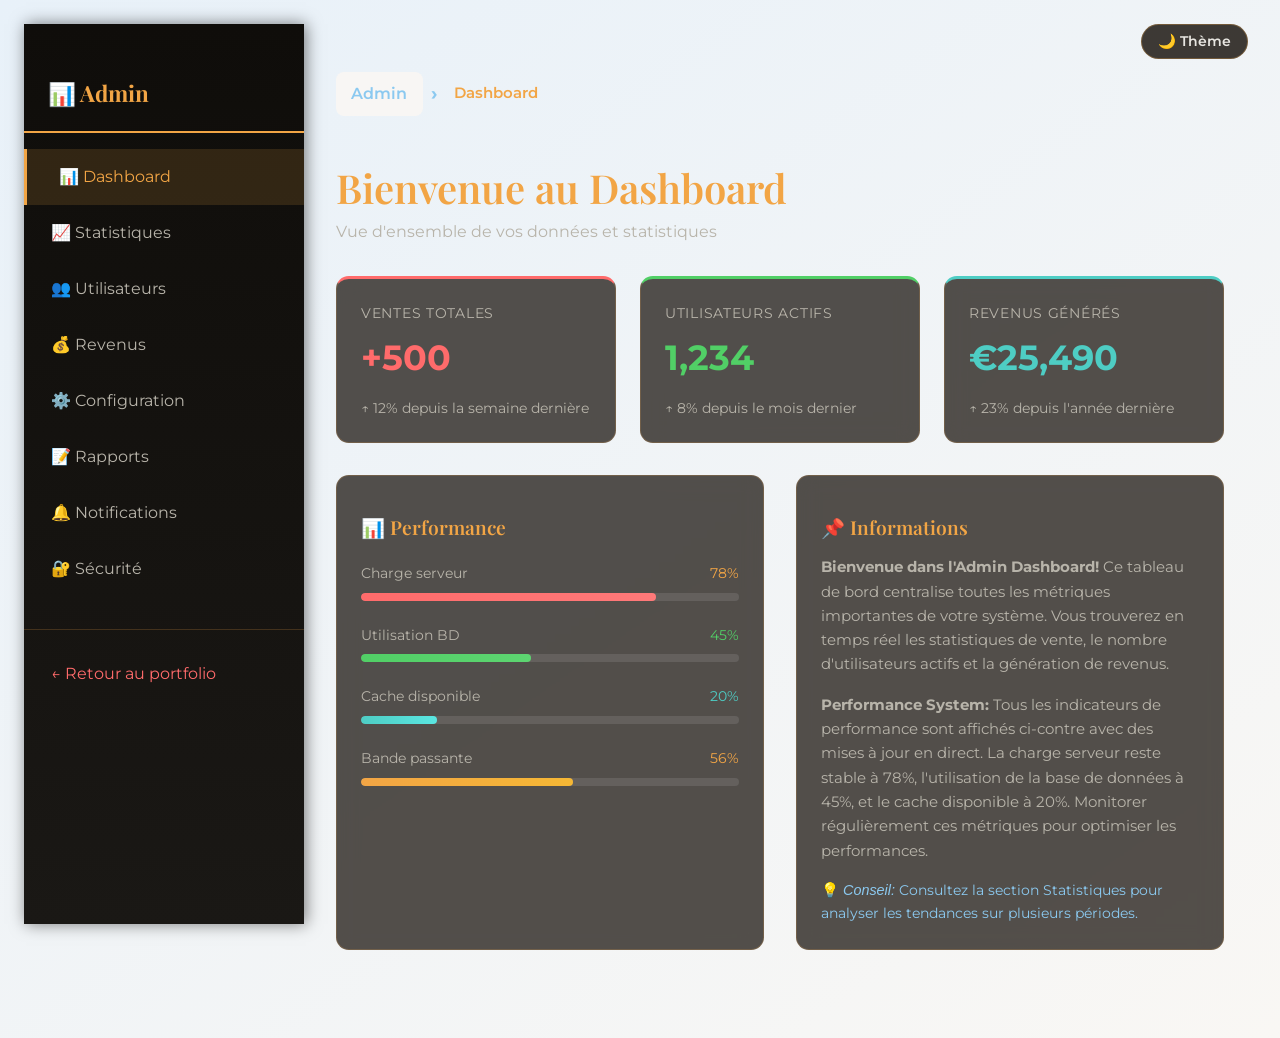
==== commit 674e008a: "feat: Ajout du bouton de thème au dashboard" ====
--- a/bootstrap.html
+++ b/bootstrap.html
@@ -332,6 +332,39 @@
       box-shadow: 0 5px 15px rgba(242, 165, 69, 0.3);
     }
 
+    #theme-toggle {
+      position: fixed;
+      top: 1.5rem;
+      right: 2rem;
+      padding: 0.5rem 1rem;
+      border: 1px solid rgba(242, 165, 69, 0.3);
+      border-radius: 99px;
+      background: rgba(42, 37, 32, 0.9);
+      color: #e8e6e1;
+      font-weight: 600;
+      cursor: pointer;
+      transition: all 0.3s ease;
+      z-index: 105;
+      font-size: 0.9rem;
+      white-space: nowrap;
+    }
+
+    #theme-toggle:hover {
+      background: var(--dashboard-accent);
+      color: var(--dashboard-darker);
+      transform: rotate(20deg) scale(1.05);
+      box-shadow: 0 4px 12px rgba(242, 165, 69, 0.4);
+    }
+
+    @media (max-width: 768px) {
+      #theme-toggle {
+        top: 1rem;
+        right: 1rem;
+        padding: 0.4rem 0.8rem;
+        font-size: 0.8rem;
+      }
+    }
+
     @media (max-width: 768px) {
       .sidebar-toggle {
         display: flex;
@@ -342,6 +375,8 @@
   </style>
 </head>
 <body>
+  <button id="theme-toggle" aria-label="Changer de thème">🌙 Thème</button>
+  
   <div class="dashboard-mode">
     <!-- Sidebar -->
     <aside class="dashboard-sidebar">
